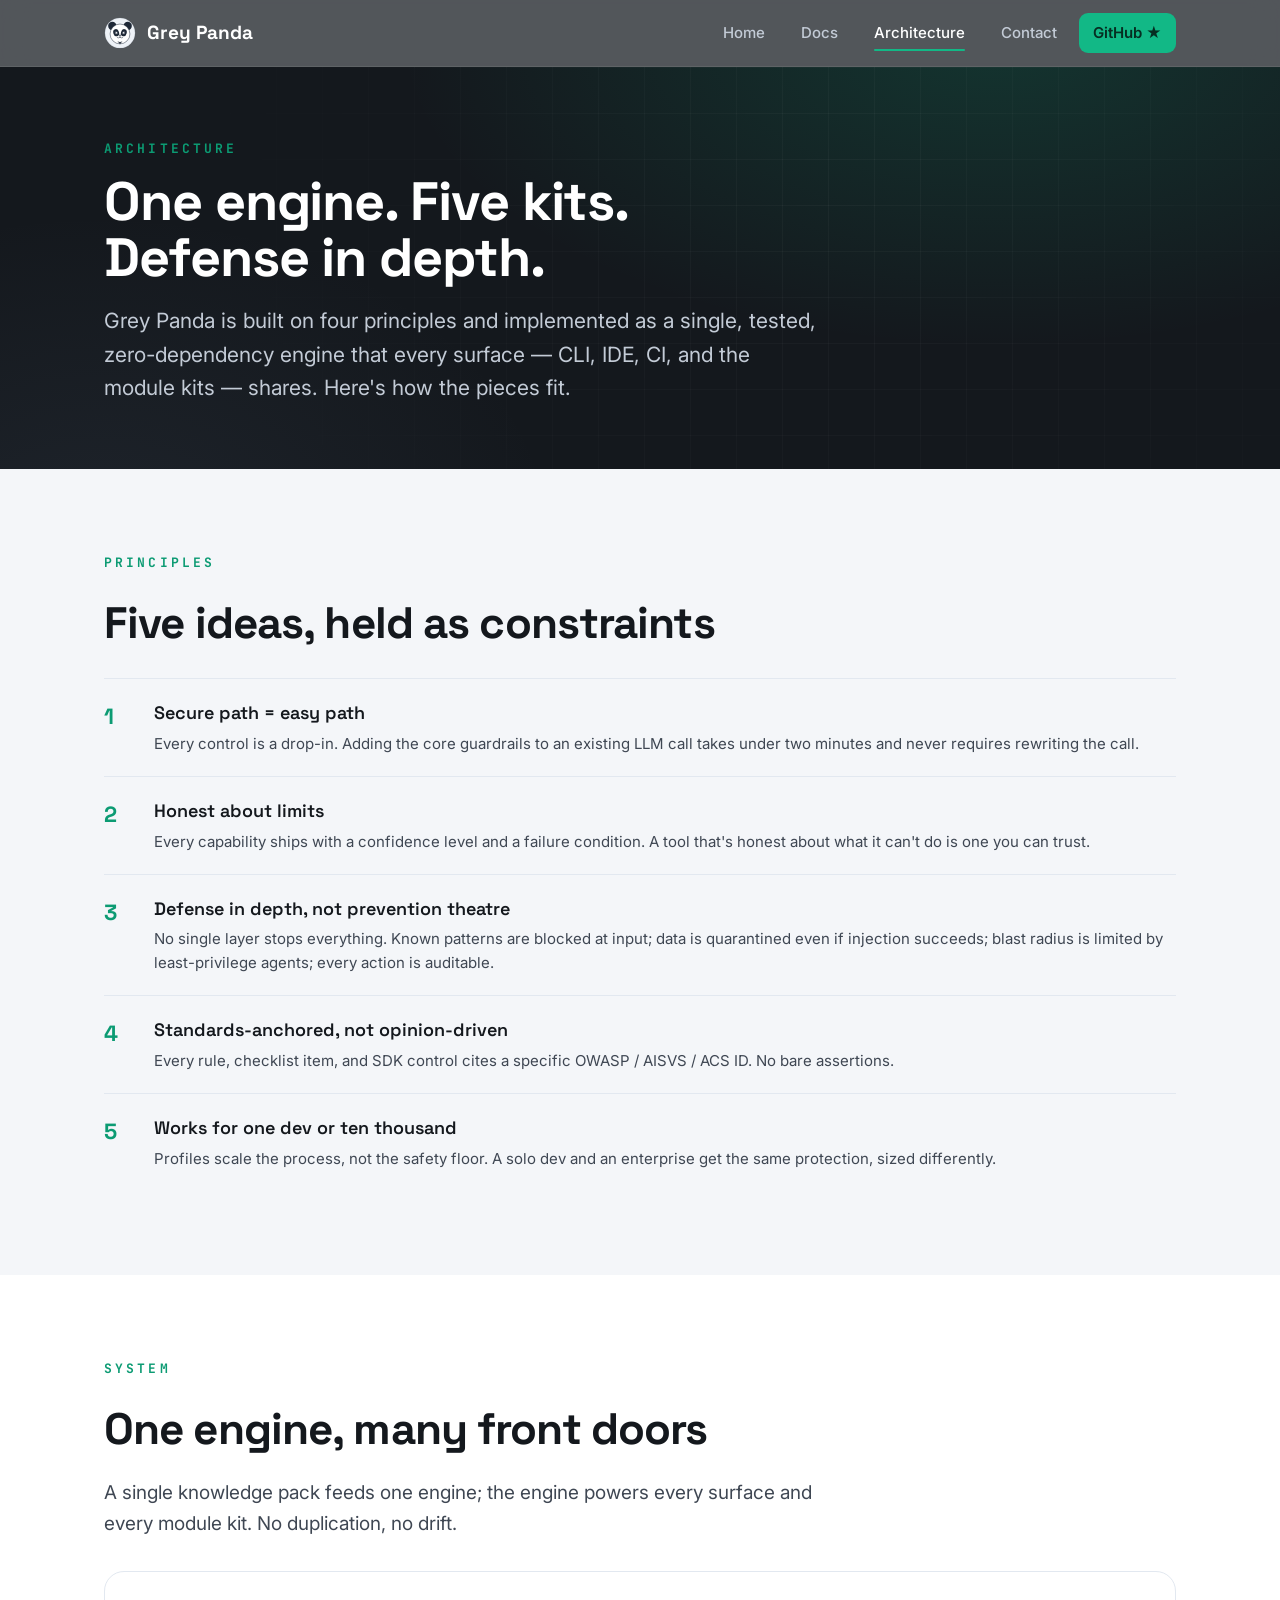
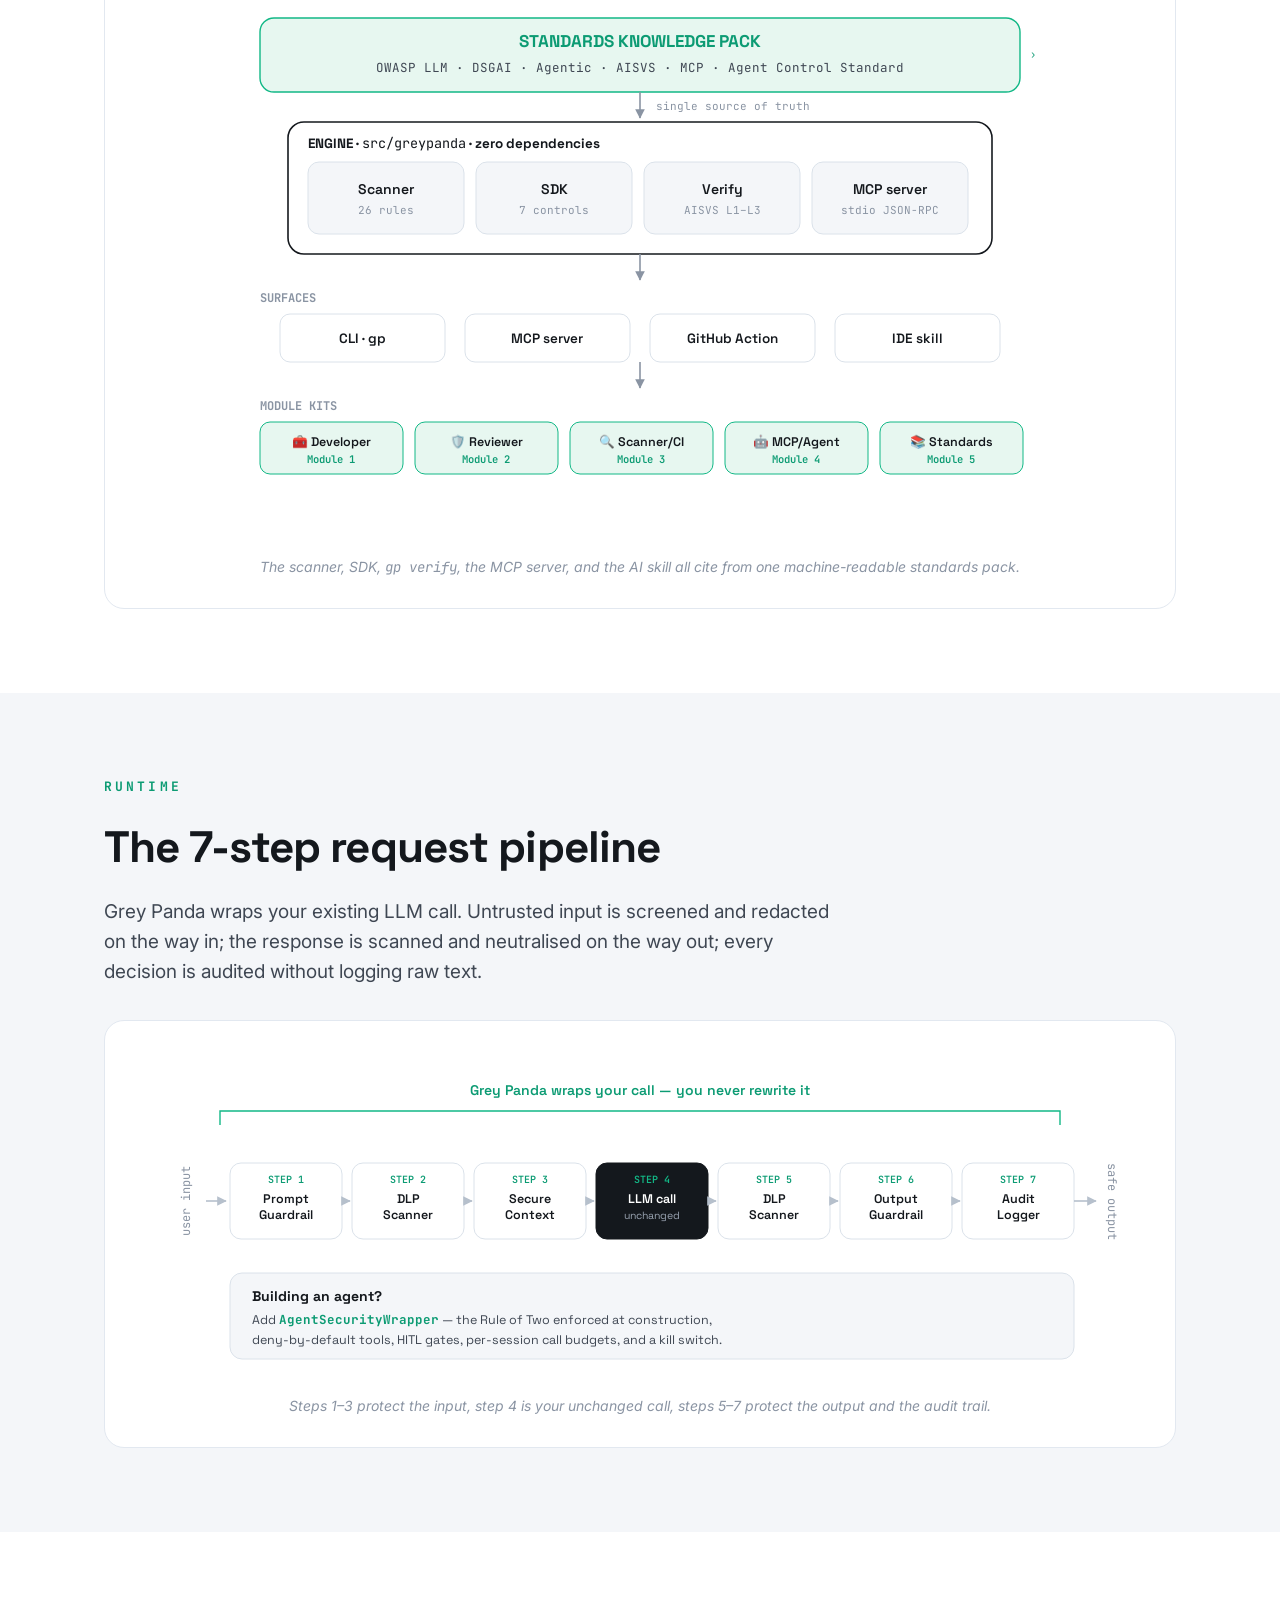
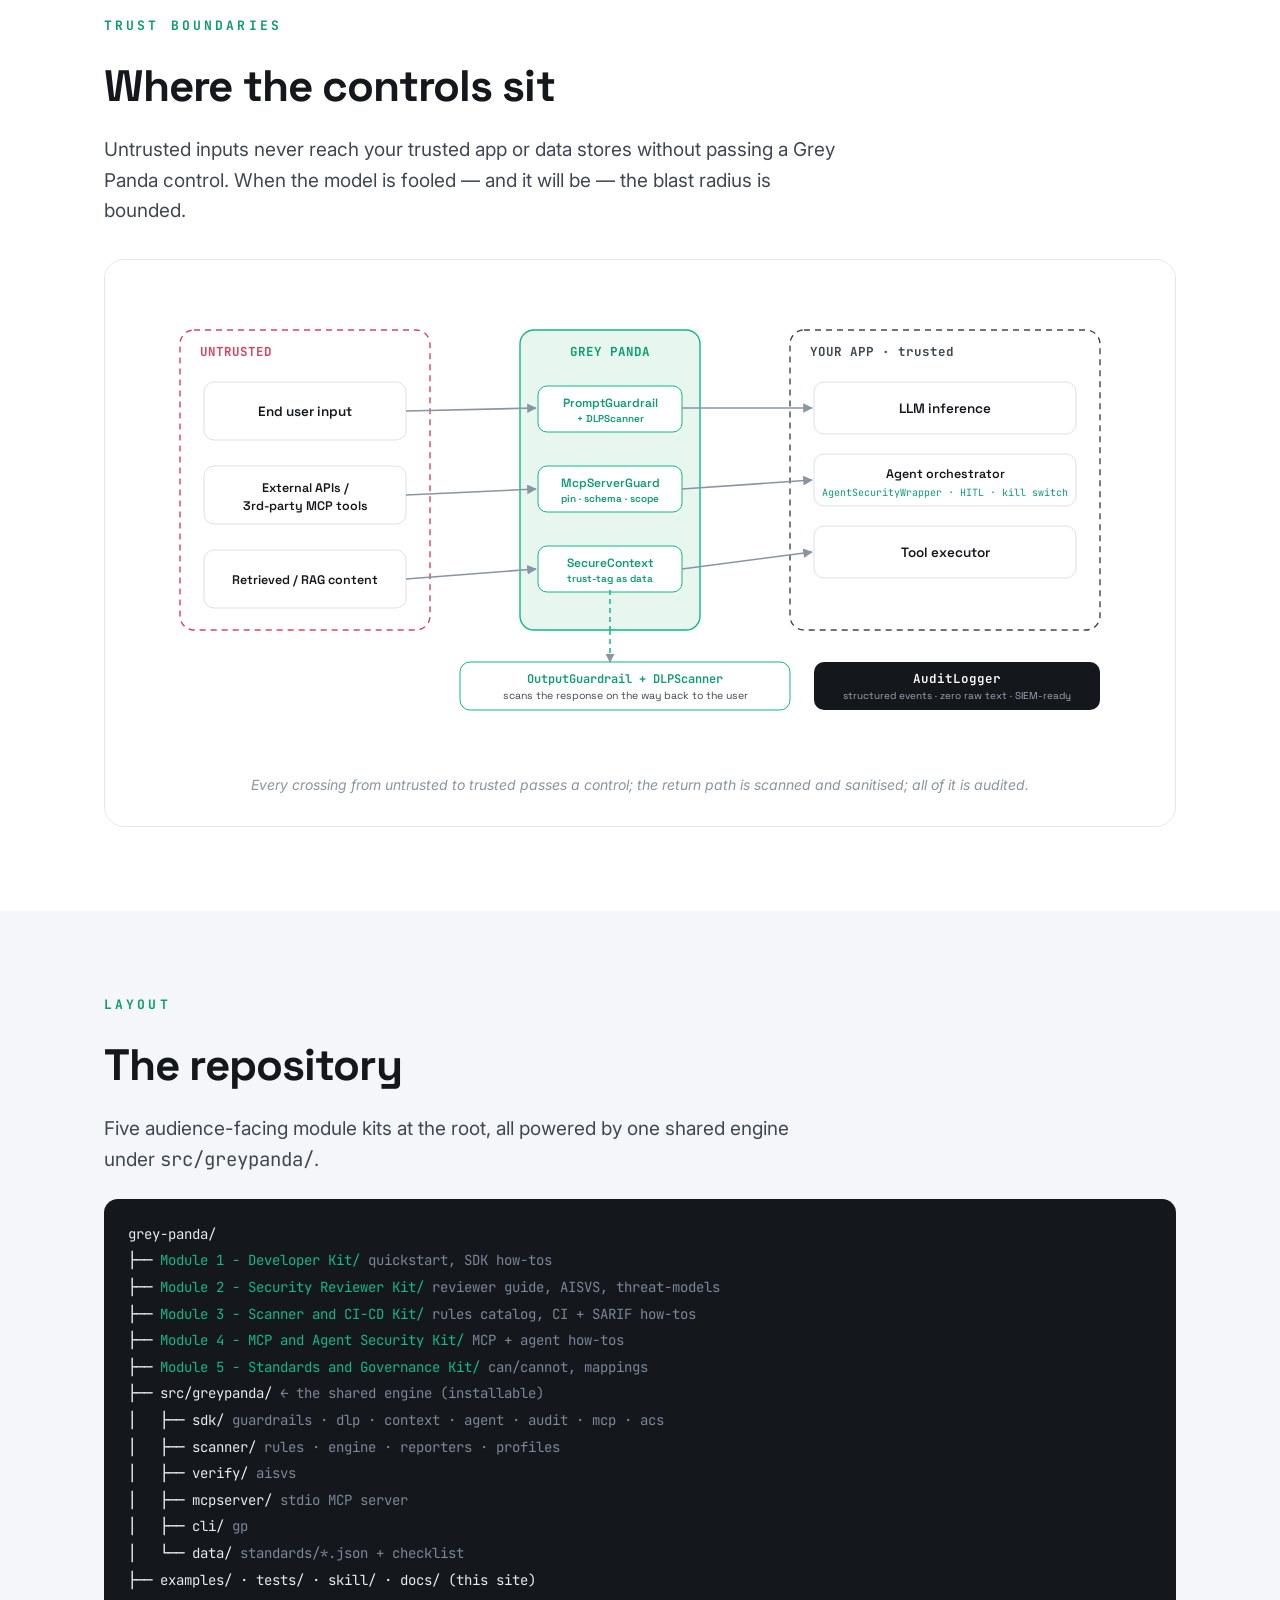
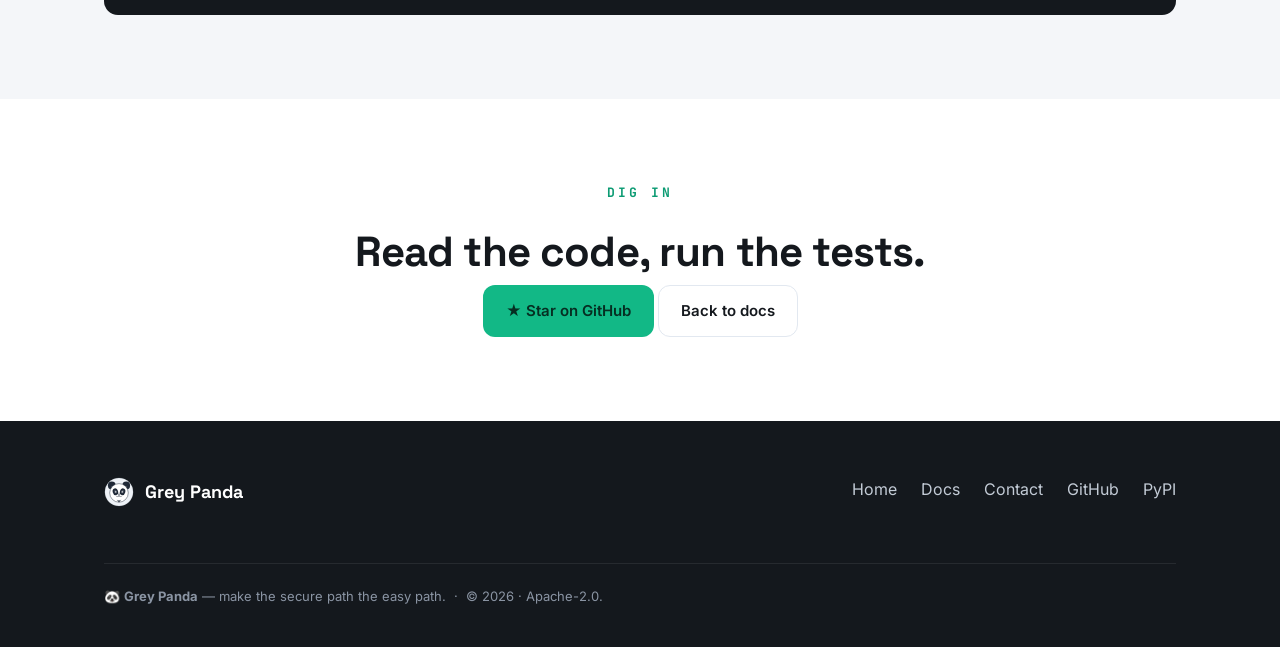
==== docs/architecture.html @ 9f4c57f7 "feat(site): GitHub Pages site — motion, tabs, architecture diagrams - Multi-page landing site (Home " ====
<!doctype html>
<html lang="en">
<head>
<meta charset="utf-8">
<meta name="viewport" content="width=device-width, initial-scale=1">
<title>Architecture — Grey Panda</title>
<meta name="description" content="Grey Panda architecture: one zero-dependency engine, five module kits, a 7-step runtime pipeline, and clear trust boundaries — with diagrams.">
<link rel="icon" href="assets/logo.svg">
<link rel="preconnect" href="https://fonts.gstatic.com" crossorigin>
<link href="https://fonts.googleapis.com/css2?family=Space+Grotesk:wght@400;500;600;700&family=Inter:wght@400;500;600;700&family=JetBrains+Mono:wght@400;500;700&display=swap" rel="stylesheet">
<script>document.documentElement.classList.add("js");</script>
<link rel="stylesheet" href="assets/site.css">
<style>
  svg text{font-family:'Space Grotesk',sans-serif;}
  svg .m{font-family:'JetBrains Mono',monospace;}
</style>
</head>
<body>

<nav><div class="wrap">
  <a class="brand" href="index.html"><img src="assets/logo.svg" alt=""> Grey Panda</a>
  <button class="burger" aria-label="Menu"><span></span><span></span><span></span></button>
  <div class="tabs">
    <a href="index.html">Home</a>
    <a href="docs.html">Docs</a>
    <a href="architecture.html" class="active">Architecture</a>
    <a href="contact.html">Contact</a>
    <a class="gh" href="https://github.com/dibakshya01/grey-panda">GitHub ★</a>
  </div>
</div></nav>

<header class="hero page">
  <div class="grid"></div>
  <div class="wrap">
    <div class="kicker reveal">Architecture</div>
    <h1 class="disp reveal d1">One engine. Five kits.<br>Defense in depth.</h1>
    <p class="lede reveal d2">Grey Panda is built on four principles and implemented as a single, tested, zero-dependency engine that every surface — CLI, IDE, CI, and the module kits — shares. Here's how the pieces fit.</p>
  </div>
</header>

<!-- ============ PRINCIPLES ============ -->
<section>
  <div class="wrap">
    <div class="head reveal">
      <div class="kicker">Principles</div>
      <h2 class="disp">Five ideas, held as constraints</h2>
    </div>
    <div class="reveal d1" style="margin-top:20px;">
      <div class="principle"><div class="num">1</div><div><h4>Secure path = easy path</h4><p>Every control is a drop-in. Adding the core guardrails to an existing LLM call takes under two minutes and never requires rewriting the call.</p></div></div>
      <div class="principle"><div class="num">2</div><div><h4>Honest about limits</h4><p>Every capability ships with a confidence level and a failure condition. A tool that's honest about what it can't do is one you can trust.</p></div></div>
      <div class="principle"><div class="num">3</div><div><h4>Defense in depth, not prevention theatre</h4><p>No single layer stops everything. Known patterns are blocked at input; data is quarantined even if injection succeeds; blast radius is limited by least-privilege agents; every action is auditable.</p></div></div>
      <div class="principle"><div class="num">4</div><div><h4>Standards-anchored, not opinion-driven</h4><p>Every rule, checklist item, and SDK control cites a specific OWASP / AISVS / ACS ID. No bare assertions.</p></div></div>
      <div class="principle"><div class="num">5</div><div><h4>Works for one dev or ten thousand</h4><p>Profiles scale the process, not the safety floor. A solo dev and an enterprise get the same protection, sized differently.</p></div></div>
    </div>
  </div>
</section>

<!-- ============ DIAGRAM A — ONE ENGINE ============ -->
<section class="alt">
  <div class="wrap">
    <div class="head reveal">
      <div class="kicker">System</div>
      <h2 class="disp">One engine, many front doors</h2>
      <p>A single knowledge pack feeds one engine; the engine powers every surface and every module kit. No duplication, no drift.</p>
    </div>
    <div class="diagram reveal d1">
      <svg viewBox="0 0 940 540" width="940" role="img" aria-label="Component architecture: standards pack feeds one engine that powers the surfaces and module kits">
        <defs><marker id="arA" markerWidth="9" markerHeight="9" refX="5.5" refY="3" orient="auto"><path d="M0,0 L6,3 L0,6 Z" fill="#8a94a3"/></marker></defs>
        <!-- standards band -->
        <rect x="90" y="16" width="760" height="74" rx="14" fill="#e7f7f0" stroke="#12b886" stroke-width="1.4"/>
        <text x="470" y="45" text-anchor="middle" font-size="17" font-weight="700" fill="#0c9b73">STANDARDS KNOWLEDGE PACK</text>
        <text x="470" y="70" text-anchor="middle" font-size="12.5" fill="#3f4753" class="m">OWASP LLM · DSGAI · Agentic · AISVS · MCP · Agent Control Standard</text>
        <text x="866" y="56" text-anchor="end" font-size="10.5" class="m" fill="#0c9b73" transform="rotate(0)">›</text>
        <line x1="470" y1="90" x2="470" y2="116" stroke="#8a94a3" stroke-width="1.6" marker-end="url(#arA)"/>
        <text x="486" y="108" font-size="11" fill="#8a94a3" class="m">single source of truth</text>
        <!-- engine -->
        <rect x="118" y="120" width="704" height="132" rx="16" fill="#ffffff" stroke="#14181d" stroke-width="1.6"/>
        <text x="138" y="146" font-size="13.5" font-weight="700" fill="#14181d">ENGINE · <tspan class="m" font-weight="400">src/greypanda</tspan> · zero dependencies</text>
        <g font-size="14" font-weight="600" fill="#14181d">
          <rect x="138" y="160" width="156" height="72" rx="11" fill="#f4f6f9" stroke="#dbe2ea"/><text x="216" y="192" text-anchor="middle">Scanner</text><text x="216" y="212" text-anchor="middle" font-size="11" font-weight="400" fill="#8a94a3" class="m">26 rules</text>
          <rect x="306" y="160" width="156" height="72" rx="11" fill="#f4f6f9" stroke="#dbe2ea"/><text x="384" y="192" text-anchor="middle">SDK</text><text x="384" y="212" text-anchor="middle" font-size="11" font-weight="400" fill="#8a94a3" class="m">7 controls</text>
          <rect x="474" y="160" width="156" height="72" rx="11" fill="#f4f6f9" stroke="#dbe2ea"/><text x="552" y="192" text-anchor="middle">Verify</text><text x="552" y="212" text-anchor="middle" font-size="11" font-weight="400" fill="#8a94a3" class="m">AISVS L1–L3</text>
          <rect x="642" y="160" width="156" height="72" rx="11" fill="#f4f6f9" stroke="#dbe2ea"/><text x="720" y="192" text-anchor="middle">MCP server</text><text x="720" y="212" text-anchor="middle" font-size="11" font-weight="400" fill="#8a94a3" class="m">stdio JSON-RPC</text>
        </g>
        <line x1="470" y1="252" x2="470" y2="278" stroke="#8a94a3" stroke-width="1.6" marker-end="url(#arA)"/>
        <!-- surfaces -->
        <text x="90" y="300" font-size="12" font-weight="700" fill="#8a94a3" class="m">SURFACES</text>
        <g font-size="13.5" font-weight="600" fill="#14181d">
          <rect x="110" y="312" width="165" height="48" rx="10" fill="#fff" stroke="#dbe2ea"/><text x="192" y="341" text-anchor="middle">CLI · gp</text>
          <rect x="295" y="312" width="165" height="48" rx="10" fill="#fff" stroke="#dbe2ea"/><text x="377" y="341" text-anchor="middle">MCP server</text>
          <rect x="480" y="312" width="165" height="48" rx="10" fill="#fff" stroke="#dbe2ea"/><text x="562" y="341" text-anchor="middle">GitHub Action</text>
          <rect x="665" y="312" width="165" height="48" rx="10" fill="#fff" stroke="#dbe2ea"/><text x="747" y="341" text-anchor="middle">IDE skill</text>
        </g>
        <line x1="470" y1="360" x2="470" y2="386" stroke="#8a94a3" stroke-width="1.6" marker-end="url(#arA)"/>
        <!-- kits -->
        <text x="90" y="408" font-size="12" font-weight="700" fill="#8a94a3" class="m">MODULE KITS</text>
        <g font-size="12.5" font-weight="600" fill="#0c9b73">
          <rect x="90" y="420" width="143" height="52" rx="10" fill="#e7f7f0" stroke="#12b886"/><text x="161" y="444" text-anchor="middle" fill="#14181d">🧰 Developer</text><text x="161" y="461" text-anchor="middle" font-size="10.5" class="m">Module 1</text>
          <rect x="245" y="420" width="143" height="52" rx="10" fill="#e7f7f0" stroke="#12b886"/><text x="316" y="444" text-anchor="middle" fill="#14181d">🛡️ Reviewer</text><text x="316" y="461" text-anchor="middle" font-size="10.5" class="m">Module 2</text>
          <rect x="400" y="420" width="143" height="52" rx="10" fill="#e7f7f0" stroke="#12b886"/><text x="471" y="444" text-anchor="middle" fill="#14181d">🔍 Scanner/CI</text><text x="471" y="461" text-anchor="middle" font-size="10.5" class="m">Module 3</text>
          <rect x="555" y="420" width="143" height="52" rx="10" fill="#e7f7f0" stroke="#12b886"/><text x="626" y="444" text-anchor="middle" fill="#14181d">🤖 MCP/Agent</text><text x="626" y="461" text-anchor="middle" font-size="10.5" class="m">Module 4</text>
          <rect x="710" y="420" width="143" height="52" rx="10" fill="#e7f7f0" stroke="#12b886"/><text x="781" y="444" text-anchor="middle" fill="#14181d">📚 Standards</text><text x="781" y="461" text-anchor="middle" font-size="10.5" class="m">Module 5</text>
        </g>
      </svg>
      <div class="dcap">The scanner, SDK, <code>gp verify</code>, the MCP server, and the AI skill all cite from one machine-readable standards pack.</div>
    </div>
  </div>
</section>

<!-- ============ DIAGRAM B — PIPELINE ============ -->
<section>
  <div class="wrap">
    <div class="head reveal">
      <div class="kicker">Runtime</div>
      <h2 class="disp">The 7-step request pipeline</h2>
      <p>Grey Panda wraps your existing LLM call. Untrusted input is screened and redacted on the way in; the response is scanned and neutralised on the way out; every decision is audited without logging raw text.</p>
    </div>
    <div class="diagram reveal d1">
      <svg viewBox="0 0 960 330" width="960" role="img" aria-label="Seven-step runtime pipeline wrapping the LLM call">
        <defs><marker id="arB" markerWidth="9" markerHeight="9" refX="5.5" refY="3" orient="auto"><path d="M0,0 L6,3 L0,6 Z" fill="#b6c0cc"/></marker></defs>
        <!-- bracket -->
        <path d="M60 74 v-14 h840 v14" fill="none" stroke="#12b886" stroke-width="1.4"/>
        <text x="480" y="44" text-anchor="middle" font-size="14" font-weight="600" fill="#0c9b73">Grey Panda wraps your call — you never rewrite it</text>
        <!-- input -->
        <text x="30" y="150" text-anchor="middle" font-size="12" class="m" fill="#8a94a3" transform="rotate(-90 30 150)">user input</text>
        <line x1="46" y1="150" x2="66" y2="150" stroke="#b6c0cc" stroke-width="1.6" marker-end="url(#arB)"/>
        <!-- steps -->
        <g font-size="12.5" font-weight="600" fill="#14181d">
          <rect x="70"  y="112" width="112" height="76" rx="11" fill="#fff" stroke="#dbe2ea"/><text class="m" x="126" y="132" text-anchor="middle" font-size="10" fill="#0c9b73">STEP 1</text><text x="126" y="152" text-anchor="middle">Prompt</text><text x="126" y="168" text-anchor="middle">Guardrail</text>
          <rect x="192" y="112" width="112" height="76" rx="11" fill="#fff" stroke="#dbe2ea"/><text class="m" x="248" y="132" text-anchor="middle" font-size="10" fill="#0c9b73">STEP 2</text><text x="248" y="152" text-anchor="middle">DLP</text><text x="248" y="168" text-anchor="middle">Scanner</text>
          <rect x="314" y="112" width="112" height="76" rx="11" fill="#fff" stroke="#dbe2ea"/><text class="m" x="370" y="132" text-anchor="middle" font-size="10" fill="#0c9b73">STEP 3</text><text x="370" y="152" text-anchor="middle">Secure</text><text x="370" y="168" text-anchor="middle">Context</text>
          <rect x="436" y="112" width="112" height="76" rx="11" fill="#14181d" stroke="#14181d"/><text class="m" x="492" y="132" text-anchor="middle" font-size="10" fill="#12b886">STEP 4</text><text x="492" y="152" text-anchor="middle" fill="#fff">LLM call</text><text x="492" y="168" text-anchor="middle" fill="#9aa4b2" font-size="10.5" font-weight="400">unchanged</text>
          <rect x="558" y="112" width="112" height="76" rx="11" fill="#fff" stroke="#dbe2ea"/><text class="m" x="614" y="132" text-anchor="middle" font-size="10" fill="#0c9b73">STEP 5</text><text x="614" y="152" text-anchor="middle">DLP</text><text x="614" y="168" text-anchor="middle">Scanner</text>
          <rect x="680" y="112" width="112" height="76" rx="11" fill="#fff" stroke="#dbe2ea"/><text class="m" x="736" y="132" text-anchor="middle" font-size="10" fill="#0c9b73">STEP 6</text><text x="736" y="152" text-anchor="middle">Output</text><text x="736" y="168" text-anchor="middle">Guardrail</text>
          <rect x="802" y="112" width="112" height="76" rx="11" fill="#fff" stroke="#dbe2ea"/><text class="m" x="858" y="132" text-anchor="middle" font-size="10" fill="#0c9b73">STEP 7</text><text x="858" y="152" text-anchor="middle">Audit</text><text x="858" y="168" text-anchor="middle">Logger</text>
        </g>
        <g stroke="#b6c0cc" stroke-width="1.6">
          <line x1="182" y1="150" x2="190" y2="150" marker-end="url(#arB)"/>
          <line x1="304" y1="150" x2="312" y2="150" marker-end="url(#arB)"/>
          <line x1="426" y1="150" x2="434" y2="150" marker-end="url(#arB)"/>
          <line x1="548" y1="150" x2="556" y2="150" marker-end="url(#arB)"/>
          <line x1="670" y1="150" x2="678" y2="150" marker-end="url(#arB)"/>
          <line x1="792" y1="150" x2="800" y2="150" marker-end="url(#arB)"/>
        </g>
        <line x1="914" y1="150" x2="936" y2="150" stroke="#b6c0cc" stroke-width="1.6" marker-end="url(#arB)"/>
        <text x="948" y="150" text-anchor="middle" font-size="12" class="m" fill="#8a94a3" transform="rotate(90 948 150)">safe output</text>
        <!-- agent note -->
        <rect x="70" y="222" width="844" height="86" rx="12" fill="#f4f6f9" stroke="#dbe2ea"/>
        <text x="92" y="250" font-size="14" font-weight="700" fill="#14181d">Building an agent?</text>
        <text x="92" y="273" font-size="12.5" fill="#3f4753">Add <tspan class="m" fill="#0c9b73" font-weight="700">AgentSecurityWrapper</tspan> — the Rule of Two enforced at construction,</text>
        <text x="92" y="293" font-size="12.5" fill="#3f4753">deny-by-default tools, HITL gates, per-session call budgets, and a kill switch.</text>
      </svg>
      <div class="dcap">Steps 1–3 protect the input, step 4 is your unchanged call, steps 5–7 protect the output and the audit trail.</div>
    </div>
  </div>
</section>

<!-- ============ DIAGRAM C — TRUST BOUNDARIES ============ -->
<section class="alt">
  <div class="wrap">
    <div class="head reveal">
      <div class="kicker">Trust boundaries</div>
      <h2 class="disp">Where the controls sit</h2>
      <p>Untrusted inputs never reach your trusted app or data stores without passing a Grey Panda control. When the model is fooled — and it will be — the blast radius is bounded.</p>
    </div>
    <div class="diagram reveal d1">
      <svg viewBox="0 0 960 470" width="960" role="img" aria-label="Trust boundary diagram showing Grey Panda controls between untrusted inputs and the trusted application">
        <defs><marker id="arC" markerWidth="9" markerHeight="9" refX="5.5" refY="3" orient="auto"><path d="M0,0 L6,3 L0,6 Z" fill="#8a94a3"/></marker></defs>
        <!-- zones -->
        <rect x="20" y="40" width="250" height="300" rx="14" fill="none" stroke="#d64562" stroke-width="1.4" stroke-dasharray="6 5"/>
        <text x="40" y="66" font-size="12.5" font-weight="700" class="m" fill="#d64562">UNTRUSTED</text>
        <rect x="360" y="40" width="180" height="300" rx="14" fill="#e7f7f0" stroke="#12b886" stroke-width="1.4"/>
        <text x="450" y="66" text-anchor="middle" font-size="12.5" font-weight="700" class="m" fill="#0c9b73">GREY PANDA</text>
        <rect x="630" y="40" width="310" height="300" rx="14" fill="none" stroke="#3f4753" stroke-width="1.4" stroke-dasharray="6 5"/>
        <text x="650" y="66" font-size="12.5" font-weight="700" class="m" fill="#3f4753">YOUR APP · trusted</text>
        <!-- untrusted actors -->
        <g font-size="13.5" font-weight="600" fill="#14181d">
          <rect x="44" y="92" width="202" height="58" rx="10" fill="#fff" stroke="#dbe2ea"/><text x="145" y="126" text-anchor="middle">End user input</text>
          <rect x="44" y="176" width="202" height="58" rx="10" fill="#fff" stroke="#dbe2ea"/><text x="145" y="202" text-anchor="middle" font-size="12.5">External APIs /</text><text x="145" y="220" text-anchor="middle" font-size="12.5">3rd-party MCP tools</text>
          <rect x="44" y="260" width="202" height="58" rx="10" fill="#fff" stroke="#dbe2ea"/><text x="145" y="294" text-anchor="middle" font-size="12.5">Retrieved / RAG content</text>
        </g>
        <!-- grey panda controls -->
        <g font-size="12" font-weight="600" fill="#0c9b73" class="m">
          <rect x="378" y="96" width="144" height="46" rx="9" fill="#fff" stroke="#12b886"/><text x="450" y="117" text-anchor="middle">PromptGuardrail</text><text x="450" y="132" text-anchor="middle" font-size="10">+ DLPScanner</text>
          <rect x="378" y="176" width="144" height="46" rx="9" fill="#fff" stroke="#12b886"/><text x="450" y="197" text-anchor="middle">McpServerGuard</text><text x="450" y="212" text-anchor="middle" font-size="10">pin · schema · scope</text>
          <rect x="378" y="256" width="144" height="46" rx="9" fill="#fff" stroke="#12b886"/><text x="450" y="277" text-anchor="middle">SecureContext</text><text x="450" y="292" text-anchor="middle" font-size="10">trust-tag as data</text>
        </g>
        <!-- trusted app -->
        <g font-size="13.5" font-weight="600" fill="#14181d">
          <rect x="654" y="92" width="262" height="52" rx="10" fill="#fff" stroke="#dbe2ea"/><text x="785" y="123" text-anchor="middle">LLM inference</text>
          <rect x="654" y="164" width="262" height="52" rx="10" fill="#fff" stroke="#dbe2ea"/><text x="785" y="188" text-anchor="middle" font-size="12.5">Agent orchestrator</text><text x="785" y="206" text-anchor="middle" font-size="10" class="m" font-weight="400" fill="#0c9b73">AgentSecurityWrapper · HITL · kill switch</text>
          <rect x="654" y="236" width="262" height="52" rx="10" fill="#fff" stroke="#dbe2ea"/><text x="785" y="267" text-anchor="middle">Tool executor</text>
        </g>
        <!-- inbound flows: untrusted -> control -> trusted -->
        <g stroke="#8a94a3" stroke-width="1.6" fill="none">
          <line x1="246" y1="121" x2="376" y2="118" marker-end="url(#arC)"/>
          <line x1="246" y1="205" x2="376" y2="199" marker-end="url(#arC)"/>
          <line x1="246" y1="289" x2="376" y2="279" marker-end="url(#arC)"/>
          <line x1="522" y1="118" x2="652" y2="118" marker-end="url(#arC)"/>
          <line x1="522" y1="199" x2="652" y2="190" marker-end="url(#arC)"/>
          <line x1="522" y1="279" x2="652" y2="262" marker-end="url(#arC)"/>
        </g>
        <!-- return path: output re-enters Grey Panda before reaching the user -->
        <rect x="300" y="372" width="330" height="48" rx="10" fill="#fff" stroke="#12b886"/>
        <text x="465" y="393" text-anchor="middle" font-size="12" font-weight="600" fill="#0c9b73" class="m">OutputGuardrail + DLPScanner</text>
        <text x="465" y="409" text-anchor="middle" font-size="10.5" fill="#3f4753">scans the response on the way back to the user</text>
        <path d="M450 300 v40 M450 340 h0 M450 340 v32" fill="none" stroke="#12b886" stroke-width="1.5" stroke-dasharray="5 4" marker-end="url(#arC)"/>
        <!-- audit -->
        <rect x="654" y="372" width="286" height="48" rx="10" fill="#14181d"/>
        <text x="797" y="393" text-anchor="middle" font-size="12.5" font-weight="600" fill="#fff" class="m">AuditLogger</text>
        <text x="797" y="409" text-anchor="middle" font-size="10" fill="#9aa4b2">structured events · zero raw text · SIEM-ready</text>
      </svg>
      <div class="dcap">Every crossing from untrusted to trusted passes a control; the return path is scanned and sanitised; all of it is audited.</div>
    </div>
  </div>
</section>

<!-- ============ REPO LAYOUT ============ -->
<section>
  <div class="wrap">
    <div class="head reveal">
      <div class="kicker">Layout</div>
      <h2 class="disp">The repository</h2>
      <p>Five audience-facing module kits at the root, all powered by one shared engine under <code>src/greypanda/</code>.</p>
    </div>
    <div class="codeblock reveal d1">
grey-panda/<br>
├── <span class="g">Module 1 - Developer Kit/</span>            <span class="c">quickstart, SDK how-tos</span><br>
├── <span class="g">Module 2 - Security Reviewer Kit/</span>    <span class="c">reviewer guide, AISVS, threat-models</span><br>
├── <span class="g">Module 3 - Scanner and CI-CD Kit/</span>    <span class="c">rules catalog, CI + SARIF how-tos</span><br>
├── <span class="g">Module 4 - MCP and Agent Security Kit/</span> <span class="c">MCP + agent how-tos</span><br>
├── <span class="g">Module 5 - Standards and Governance Kit/</span> <span class="c">can/cannot, mappings</span><br>
├── src/greypanda/          <span class="c">← the shared engine (installable)</span><br>
│&nbsp;&nbsp; ├── sdk/         <span class="c">guardrails · dlp · context · agent · audit · mcp · acs</span><br>
│&nbsp;&nbsp; ├── scanner/     <span class="c">rules · engine · reporters · profiles</span><br>
│&nbsp;&nbsp; ├── verify/      <span class="c">aisvs</span><br>
│&nbsp;&nbsp; ├── mcpserver/   <span class="c">stdio MCP server</span><br>
│&nbsp;&nbsp; ├── cli/         <span class="c">gp</span><br>
│&nbsp;&nbsp; └── data/        <span class="c">standards/*.json + checklist</span><br>
├── examples/ · tests/ · skill/ · docs/ (this site)
    </div>
  </div>
</section>

<section class="alt cta-final">
  <div class="wrap">
    <div class="kicker reveal" style="text-align:center;">Dig in</div>
    <h2 class="disp reveal d1" style="font-size:clamp(28px,4vw,42px);margin-top:14px;">Read the code, run the tests.</h2>
    <div class="cta reveal d2">
      <a class="btn btn-primary" href="https://github.com/dibakshya01/grey-panda">★ Star on GitHub</a>
      <a class="btn btn-line" href="docs.html">Back to docs</a>
    </div>
  </div>
</section>

<footer>
  <div class="wrap">
    <a class="brand" href="index.html"><img src="assets/logo.svg" alt=""> Grey Panda</a>
    <div class="fl">
      <a href="index.html">Home</a>
      <a href="docs.html">Docs</a>
      <a href="contact.html">Contact</a>
      <a href="https://github.com/dibakshya01/grey-panda">GitHub</a>
      <a href="https://pypi.org/project/grey-panda/">PyPI</a>
    </div>
    <div class="fine">🐼 <b>Grey Panda</b> — make the secure path the easy path. &nbsp;·&nbsp; © <span data-year>2026</span> · Apache-2.0.</div>
  </div>
</footer>

<script src="assets/site.js"></script>
</body>
</html>
---- docs/assets/site.css ----
/* Grey Panda — shared design system (site.css) */
:root{
  --ink:#14181d;--ink2:#1b212a;--paper:#f4f6f9;--card:#fff;--line:#e2e8f0;
  --slate:#3f4753;--grey:#6b7280;--muted:#8a94a3;--jade:#12b886;--jade-d:#0c9b73;
  --ease:cubic-bezier(.22,1,.36,1);
}
*{margin:0;padding:0;box-sizing:border-box;-webkit-font-smoothing:antialiased;}
html{scroll-behavior:smooth;}
html,body{overflow-x:hidden;max-width:100%;}
body{font-family:'Inter',system-ui,sans-serif;color:var(--ink);background:var(--paper);line-height:1.6;}
a{color:inherit;text-decoration:none;}
img{max-width:100%;}
.disp{font-family:'Space Grotesk',sans-serif;letter-spacing:-.02em;}
.mono{font-family:'JetBrains Mono',monospace;}
.wrap{max-width:1120px;margin:0 auto;padding:0 24px;}
.kicker{font-family:'JetBrains Mono',monospace;font-size:13px;letter-spacing:.24em;text-transform:uppercase;color:var(--jade-d);font-weight:700;}
code{font-family:'JetBrains Mono',monospace;}

.btn{display:inline-flex;align-items:center;gap:9px;font-weight:600;font-size:15px;padding:13px 22px;border-radius:12px;transition:transform .18s var(--ease),background .18s,color .18s,box-shadow .18s;border:1px solid transparent;cursor:pointer;}
.btn:hover{transform:translateY(-2px);}
.btn-primary{background:var(--jade);color:#062e22;}
.btn-primary:hover{background:var(--jade-d);color:#fff;box-shadow:0 12px 26px rgba(18,184,134,.32);}
.btn-ghost{background:rgba(255,255,255,.06);color:#fff;border-color:rgba(255,255,255,.16);}
.btn-ghost:hover{background:rgba(255,255,255,.12);}
.btn-dark{background:var(--ink);color:#fff;}
.btn-dark:hover{background:#000;}
.btn-line{border-color:var(--line);}
.btn-line:hover{border-color:var(--jade);}

/* ---------- nav (tabs) ---------- */
nav{position:sticky;top:0;z-index:60;background:rgba(20,24,29,.72);backdrop-filter:saturate(160%) blur(14px);border-bottom:1px solid rgba(255,255,255,.08);transition:background .3s,height .3s;}
nav .wrap{display:flex;align-items:center;justify-content:space-between;height:66px;transition:height .3s;}
nav.shrink .wrap{height:56px;}
nav .brand{display:flex;align-items:center;gap:11px;color:#fff;font-family:'Space Grotesk';font-weight:700;font-size:19px;}
nav .brand img{width:32px;height:32px;border-radius:50%;transition:transform .4s var(--ease);}
nav .brand:hover img{transform:rotate(-8deg) scale(1.06);}
nav .tabs{display:flex;align-items:center;gap:8px;}
nav .tabs a{color:#c3cbd6;font-size:15px;font-weight:500;padding:8px 14px;border-radius:9px;position:relative;transition:color .18s,background .18s;}
nav .tabs a:hover{color:#fff;background:rgba(255,255,255,.06);}
nav .tabs a.active{color:#fff;}
nav .tabs a.active::after{content:"";position:absolute;left:14px;right:14px;bottom:2px;height:2px;border-radius:2px;background:var(--jade);}
nav .tabs a.gh{color:#062e22;background:var(--jade);font-weight:600;}
nav .tabs a.gh:hover{background:#fff;color:var(--ink);}
nav .burger{display:none;flex-direction:column;gap:5px;background:none;border:0;cursor:pointer;padding:8px;}
nav .burger span{width:22px;height:2px;background:#fff;border-radius:2px;transition:.25s;}
@media(max-width:820px){
  nav .tabs{position:absolute;top:66px;left:0;right:0;flex-direction:column;align-items:stretch;gap:4px;background:var(--ink);padding:14px 20px 20px;border-bottom:1px solid rgba(255,255,255,.08);transform:translateY(-12px);opacity:0;pointer-events:none;transition:.25s var(--ease);}
  nav .tabs.open{transform:none;opacity:1;pointer-events:auto;}
  nav .tabs a{padding:12px 14px;font-size:16px;}
  nav .tabs a.active::after{display:none;}
  nav .tabs a.gh{text-align:center;margin-top:6px;}
  nav .burger{display:flex;}
}

/* ---------- hero ---------- */
.hero{background:radial-gradient(1000px 520px at 78% -8%,rgba(18,184,134,.18),transparent 60%),radial-gradient(760px 560px at 8% 120%,rgba(120,140,170,.10),transparent 60%),var(--ink);color:#fff;position:relative;overflow:hidden;}
.hero .grid{position:absolute;inset:0;background-image:linear-gradient(rgba(255,255,255,.035) 1px,transparent 1px),linear-gradient(90deg,rgba(255,255,255,.035) 1px,transparent 1px);background-size:46px 46px;mask-image:radial-gradient(circle at 65% 30%,#000,transparent 78%);will-change:transform;}
.hero .wrap{position:relative;padding:92px 24px 78px;text-align:center;}
.hero.page{padding:0;}
.hero.page .wrap{padding:72px 24px 64px;text-align:left;}
.hero h1{font-size:clamp(38px,6vw,68px);font-weight:700;line-height:1.04;max-width:920px;margin:22px auto 0;}
.hero.page h1{margin:14px 0 0;font-size:clamp(34px,5vw,54px);}
.hero h1 .g{color:#aeb6c2;}
.hero .lede{font-size:clamp(17px,2.3vw,21px);color:#c3cbd6;max-width:660px;margin:20px auto 0;}
.hero.page .lede{margin:18px 0 0;max-width:720px;}
.hero .cta{display:flex;gap:14px;justify-content:center;flex-wrap:wrap;margin-top:34px;}
.hero.page .cta{justify-content:flex-start;}
.install{display:inline-flex;align-items:center;justify-content:center;gap:14px;margin-top:26px;background:#0e1116;border:1px solid #242c36;border-radius:12px;padding:13px 16px;font-family:'JetBrains Mono';font-size:15px;color:#e6ebf1;flex-wrap:wrap;max-width:100%;}
.install .p{color:#12b886;}
.install button{background:#1b212a;border:1px solid #2a3340;color:#9aa4b2;border-radius:7px;padding:5px 10px;font-size:12px;cursor:pointer;font-family:inherit;transition:.18s;}
.install button:hover{color:#fff;border-color:var(--jade);}
.badges{display:flex;gap:10px;justify-content:center;flex-wrap:wrap;margin-top:30px;}
.badge{font-family:'JetBrains Mono';font-size:12px;font-weight:600;color:#c3cbd6;background:rgba(255,255,255,.05);border:1px solid rgba(255,255,255,.12);padding:6px 12px;border-radius:999px;}
.badge b{color:var(--jade);}
.demo{margin:44px auto 0;max-width:860px;}
.demo img{width:100%;border-radius:14px;border:1px solid rgba(255,255,255,.1);box-shadow:0 40px 90px rgba(0,0,0,.5);display:block;}

/* ---------- sections ---------- */
section{padding:84px 0;}
section.tight{padding:60px 0;}
section.alt{background:var(--card);}
.head{max-width:740px;}
.head.center{margin:0 auto;text-align:center;}
.head h2{font-size:clamp(28px,4vw,44px);font-weight:700;margin-top:14px;}
.head p{font-size:19px;color:var(--slate);margin-top:14px;}
.grid3{display:grid;grid-template-columns:repeat(3,1fr);gap:20px;margin-top:44px;}
.grid2{display:grid;grid-template-columns:repeat(2,1fr);gap:20px;margin-top:44px;}
@media(max-width:860px){.grid3{grid-template-columns:1fr;}.grid2{grid-template-columns:1fr;}}
.card{background:var(--card);border:1px solid var(--line);border-radius:18px;padding:26px;}
section.alt .card{background:var(--paper);}
.card .ic{font-size:26px;}
.card h3{font-family:'Space Grotesk';font-size:20px;font-weight:600;margin:12px 0 8px;}
.card p{color:var(--slate);font-size:15px;}
.card .id{font-family:'JetBrains Mono';font-size:12px;font-weight:700;color:var(--jade-d);letter-spacing:.04em;}
.mod{position:relative;display:block;transition:transform .22s var(--ease),box-shadow .22s,border-color .22s;}
.mod:hover{transform:translateY(-4px);border-color:#c9d3df;box-shadow:0 20px 44px rgba(20,24,29,.10);}
.mod .n{font-family:'JetBrains Mono';font-size:12px;color:var(--muted);font-weight:700;}
.mod .arrow{position:absolute;top:24px;right:24px;color:var(--muted);font-family:'Space Grotesk';transition:transform .22s var(--ease),color .22s;}
.mod:hover .arrow{transform:translateX(4px);color:var(--jade-d);}

/* pipeline */
.pipe{display:flex;gap:8px;margin-top:44px;flex-wrap:wrap;align-items:stretch;}
.step{flex:1;min-width:116px;background:var(--card);border:1px solid var(--line);border-radius:12px;padding:16px 12px;text-align:center;transition:transform .2s var(--ease);}
.step:hover{transform:translateY(-3px);}
section.alt .step{background:var(--paper);}
.step.llm{background:var(--ink);border-color:#242c36;}
.step .s{font-family:'JetBrains Mono';font-size:11px;font-weight:700;color:var(--jade-d);}
.step .nm{font-family:'Space Grotesk';font-weight:600;font-size:14px;margin:6px 0 4px;}
.step.llm .nm{color:#fff;}.step.llm .d{color:#9aa4b2;}.step.llm .s{color:var(--jade);}
.step .d{font-size:12px;color:var(--muted);}

/* metrics */
.metrics{display:grid;grid-template-columns:repeat(4,1fr);gap:18px;margin-top:44px;}
@media(max-width:720px){.metrics{grid-template-columns:repeat(2,1fr);}}
.metric{background:var(--card);border:1px solid var(--line);border-radius:16px;padding:28px 20px;text-align:center;}
section.alt .metric{background:var(--paper);}
.metric .v{font-family:'Space Grotesk';font-weight:700;font-size:46px;line-height:1;}
.metric .l{color:var(--slate);font-size:14px;margin-top:8px;}
.beat{display:flex;align-items:center;gap:16px;justify-content:center;flex-wrap:wrap;margin-top:34px;}
.chip{font-family:'Space Grotesk';font-weight:700;font-size:26px;padding:12px 22px;border-radius:12px;}

/* standards */
.std{display:grid;grid-template-columns:repeat(3,1fr);gap:16px;margin-top:44px;}
@media(max-width:860px){.std{grid-template-columns:1fr 1fr;}}
.st{background:var(--card);border:1px solid var(--line);border-radius:14px;padding:22px;}
section.alt .st{background:var(--paper);}
.st .c{font-family:'Space Grotesk';font-weight:700;font-size:30px;color:var(--jade-d);}
.st .t{font-weight:600;margin-top:4px;}
.st .i{font-family:'JetBrains Mono';font-size:12px;color:var(--muted);margin-top:6px;}

/* audiences */
.aud{display:grid;grid-template-columns:repeat(3,1fr);gap:20px;margin-top:44px;}
@media(max-width:860px){.aud{grid-template-columns:1fr;}}
.col{background:var(--card);border:1px solid var(--line);border-radius:18px;padding:28px;}
section.alt .col{background:var(--paper);}
.col.feature{background:var(--ink);border-color:#242c36;color:#fff;}
.col .p{font-family:'JetBrains Mono';font-size:12px;letter-spacing:.14em;text-transform:uppercase;color:var(--jade-d);font-weight:700;}
.col h3{font-family:'Space Grotesk';font-size:24px;margin:8px 0 3px;}
.col .who{font-size:14px;color:var(--slate);margin-bottom:16px;}
.col.feature .who{color:#9aa4b2;}
.col ul{list-style:none;}
.col li{font-size:15px;padding:7px 0;border-top:1px solid var(--line);}
.col.feature li{border-color:#242c36;}
.col li b{color:var(--jade-d);}.col.feature li b{color:var(--jade);}

/* honest banner */
.honest{background:var(--ink);color:#fff;border-radius:20px;padding:42px;}
.honest h3{font-family:'Space Grotesk';font-size:24px;font-weight:600;}
.honest p{color:#c3cbd6;margin-top:12px;max-width:760px;}
.honest a{color:var(--jade);font-weight:600;}

/* ---------- docs page ---------- */
.doc-grid{display:grid;grid-template-columns:repeat(2,1fr);gap:20px;margin-top:40px;}
@media(max-width:860px){.doc-grid{grid-template-columns:1fr;}}
.doc-card{background:var(--card);border:1px solid var(--line);border-radius:18px;padding:28px;transition:transform .22s var(--ease),box-shadow .22s,border-color .22s;display:block;}
.doc-card:hover{transform:translateY(-4px);box-shadow:0 20px 44px rgba(20,24,29,.10);border-color:#c9d3df;}
.doc-card .k{font-family:'JetBrains Mono';font-size:12px;color:var(--jade-d);font-weight:700;letter-spacing:.06em;}
.doc-card h3{font-family:'Space Grotesk';font-size:21px;font-weight:600;margin:10px 0 8px;}
.doc-card p{color:var(--slate);font-size:15px;}
.doc-card ul{margin-top:12px;list-style:none;}
.doc-card li{font-size:14px;padding:5px 0;color:var(--slate);}
.doc-card li a{color:var(--ink);font-weight:500;border-bottom:1px solid var(--line);}
.doc-card li a:hover{border-color:var(--jade);color:var(--jade-d);}
.cmd-table{width:100%;border-collapse:collapse;margin-top:36px;background:var(--card);border:1px solid var(--line);border-radius:14px;overflow:hidden;}
.cmd-table td{padding:14px 18px;border-top:1px solid var(--line);font-size:15px;vertical-align:top;}
.cmd-table tr:first-child td{border-top:0;}
.cmd-table td:first-child{font-family:'JetBrains Mono';color:var(--jade-d);white-space:nowrap;width:1%;font-weight:500;}
.codeblock{background:var(--ink);color:#e6ebf1;border-radius:14px;padding:22px 24px;font-family:'JetBrains Mono';font-size:14px;line-height:1.9;margin-top:24px;overflow-x:auto;}
.codeblock .c{color:#7b8698;}.codeblock .g{color:#12b886;}.codeblock .k{color:#8fb8ff;}

/* ---------- architecture ---------- */
.diagram{background:var(--card);border:1px solid var(--line);border-radius:20px;padding:30px;margin-top:32px;overflow-x:auto;}
.diagram svg{display:block;margin:0 auto;max-width:100%;height:auto;}
.dcap{font-size:14px;color:var(--muted);margin-top:14px;text-align:center;font-style:italic;}
.principle{display:flex;gap:16px;align-items:flex-start;padding:20px 0;border-top:1px solid var(--line);}
.principle .num{font-family:'Space Grotesk';font-weight:700;font-size:22px;color:var(--jade-d);min-width:34px;}
.principle h4{font-family:'Space Grotesk';font-size:18px;font-weight:600;}
.principle p{color:var(--slate);font-size:15px;margin-top:4px;}

/* ---------- contact ---------- */
.contact-grid{display:grid;grid-template-columns:repeat(2,1fr);gap:20px;margin-top:40px;}
@media(max-width:760px){.contact-grid{grid-template-columns:1fr;}}
.contact-card{background:var(--card);border:1px solid var(--line);border-radius:18px;padding:30px;transition:transform .22s var(--ease),box-shadow .22s,border-color .22s;display:block;}
.contact-card:hover{transform:translateY(-4px);box-shadow:0 20px 44px rgba(20,24,29,.10);border-color:#c9d3df;}
.contact-card .ic{font-size:28px;}
.contact-card h3{font-family:'Space Grotesk';font-size:20px;font-weight:600;margin:12px 0 6px;}
.contact-card p{color:var(--slate);font-size:15px;}
.contact-card .link{display:inline-block;margin-top:12px;color:var(--jade-d);font-weight:600;font-size:15px;}
.contact-card:hover .link{text-decoration:underline;}

/* ---------- footer ---------- */
footer{background:var(--ink);color:#c3cbd6;padding:56px 0 40px;}
footer .wrap{display:flex;justify-content:space-between;gap:30px;flex-wrap:wrap;}
footer .brand{display:flex;align-items:center;gap:11px;color:#fff;font-family:'Space Grotesk';font-weight:700;font-size:18px;}
footer .brand img{width:30px;height:30px;border-radius:50%;}
footer .fl{display:flex;gap:24px;flex-wrap:wrap;}
footer a{transition:color .18s;}footer a:hover{color:#fff;}
footer .fine{color:var(--muted);font-size:13px;margin-top:26px;width:100%;border-top:1px solid rgba(255,255,255,.08);padding-top:22px;}
.cta-final{text-align:center;}
.cta-final .cta{justify-content:center;}

/* ---------- motion (progressive enhancement: hidden only when JS is present) ---------- */
html.js .reveal{opacity:0;transform:translateY(26px);transition:opacity .7s var(--ease),transform .7s var(--ease);}
html.js .reveal.in{opacity:1;transform:none;}
.reveal.d1{transition-delay:.06s;}.reveal.d2{transition-delay:.12s;}.reveal.d3{transition-delay:.18s;}
.reveal.d4{transition-delay:.24s;}.reveal.d5{transition-delay:.30s;}
.hero .reveal{transition-duration:.9s;}
@media(prefers-reduced-motion:reduce){
  *{animation:none!important;}
  .reveal{opacity:1!important;transform:none!important;transition:none!important;}
  html{scroll-behavior:auto;}
  .btn:hover,.mod:hover,.step:hover,.doc-card:hover,.contact-card:hover{transform:none;}
}
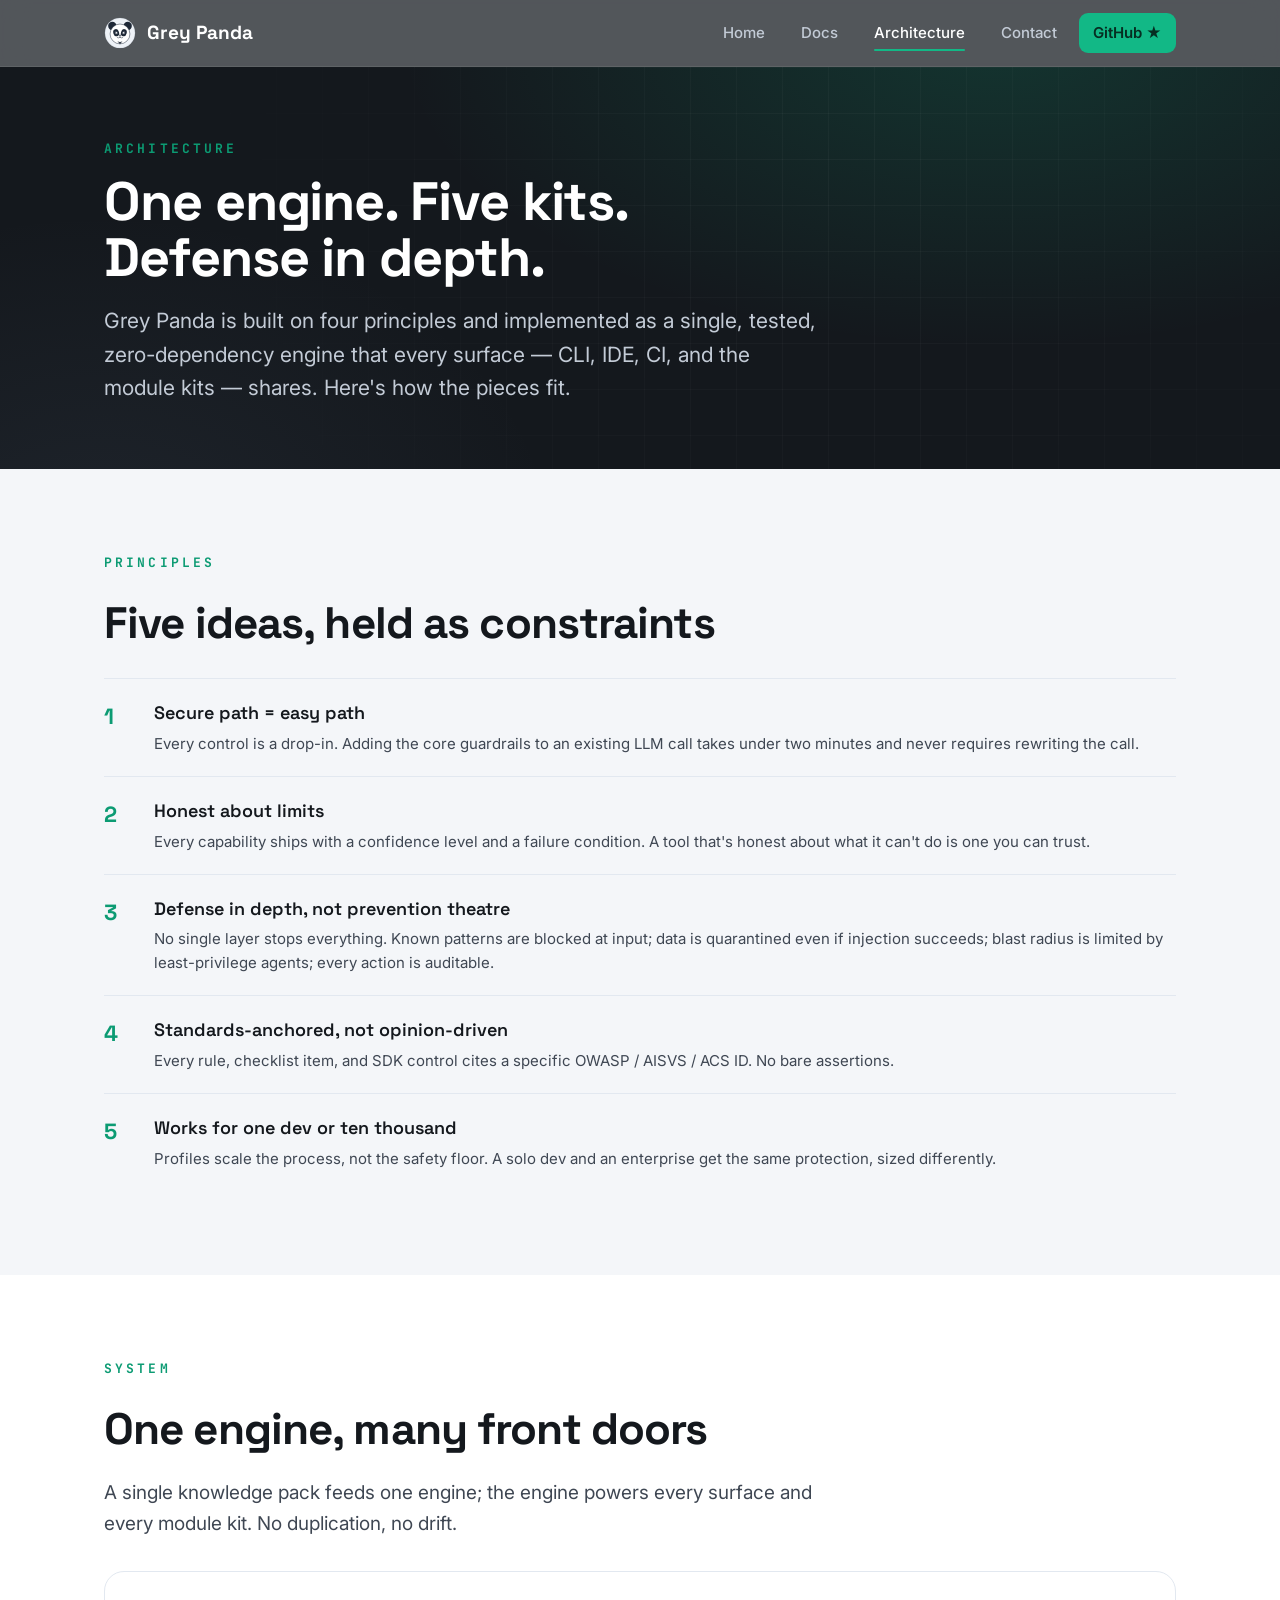
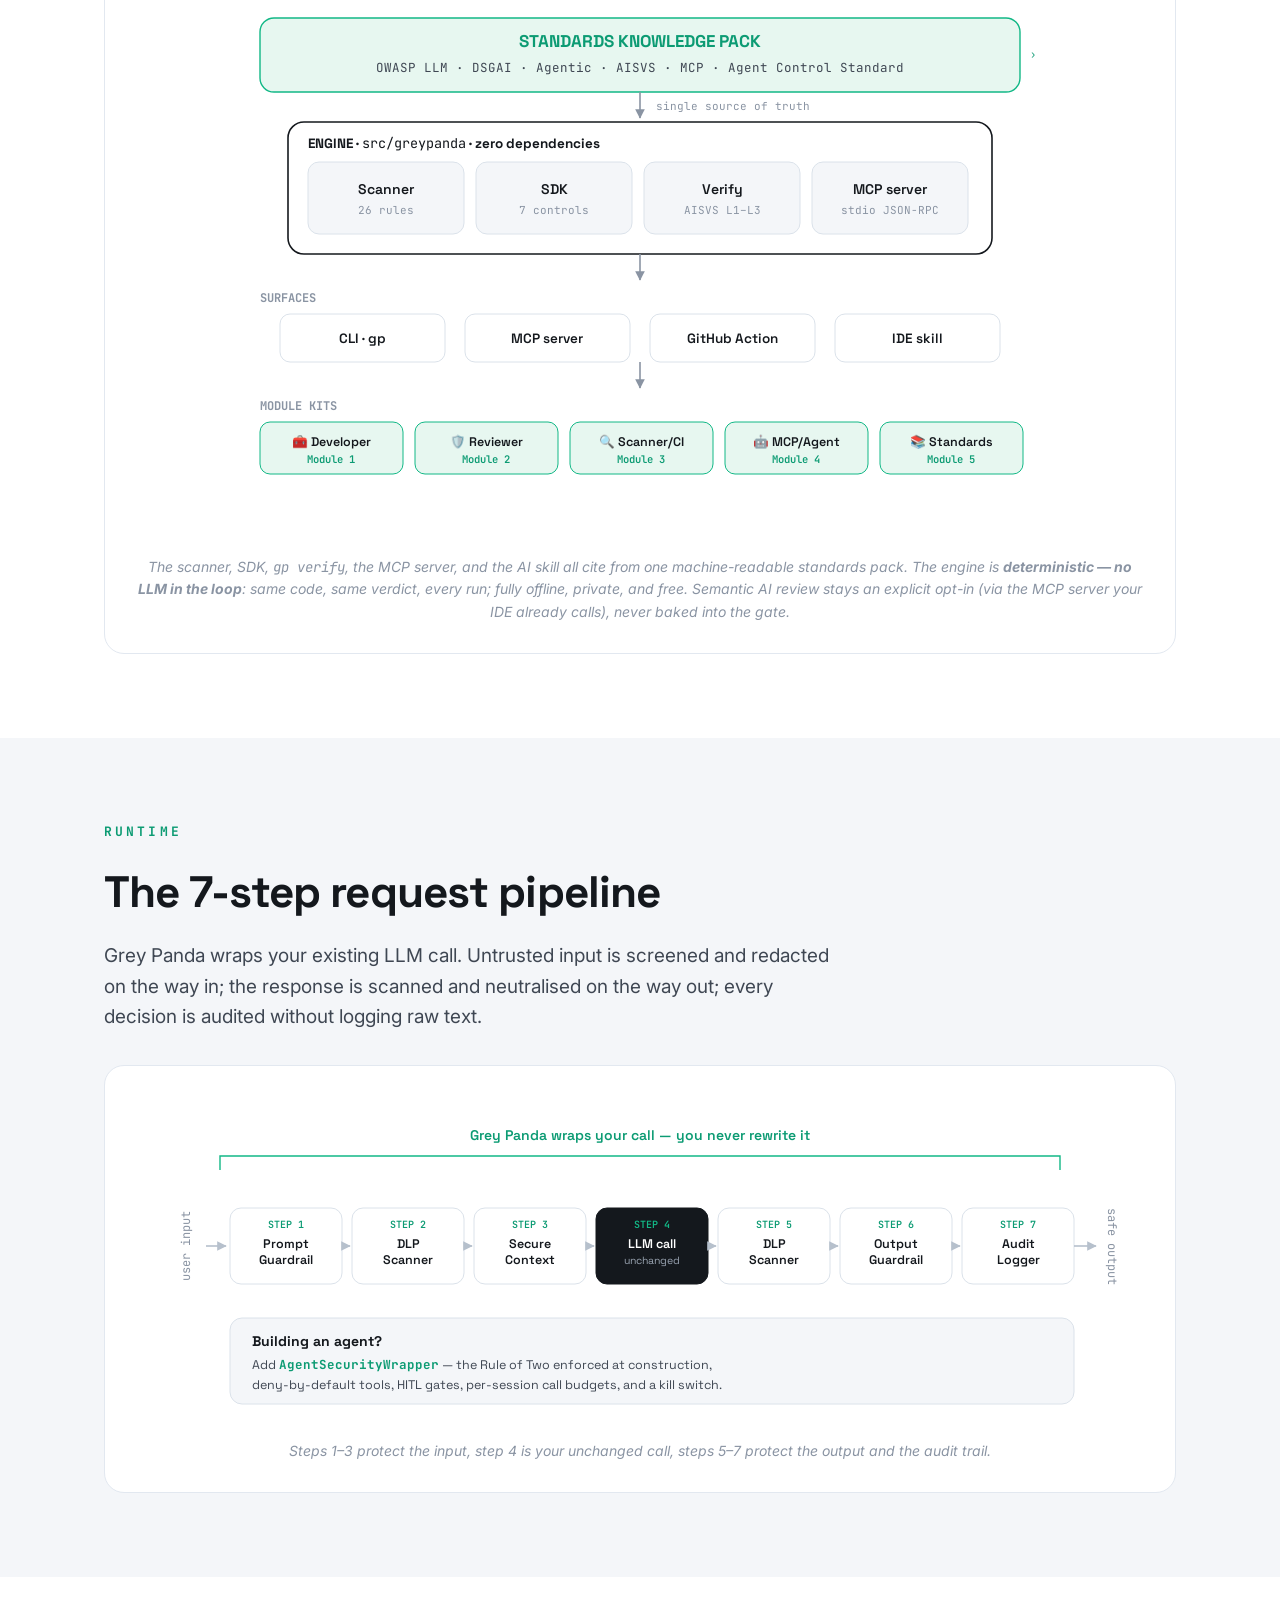
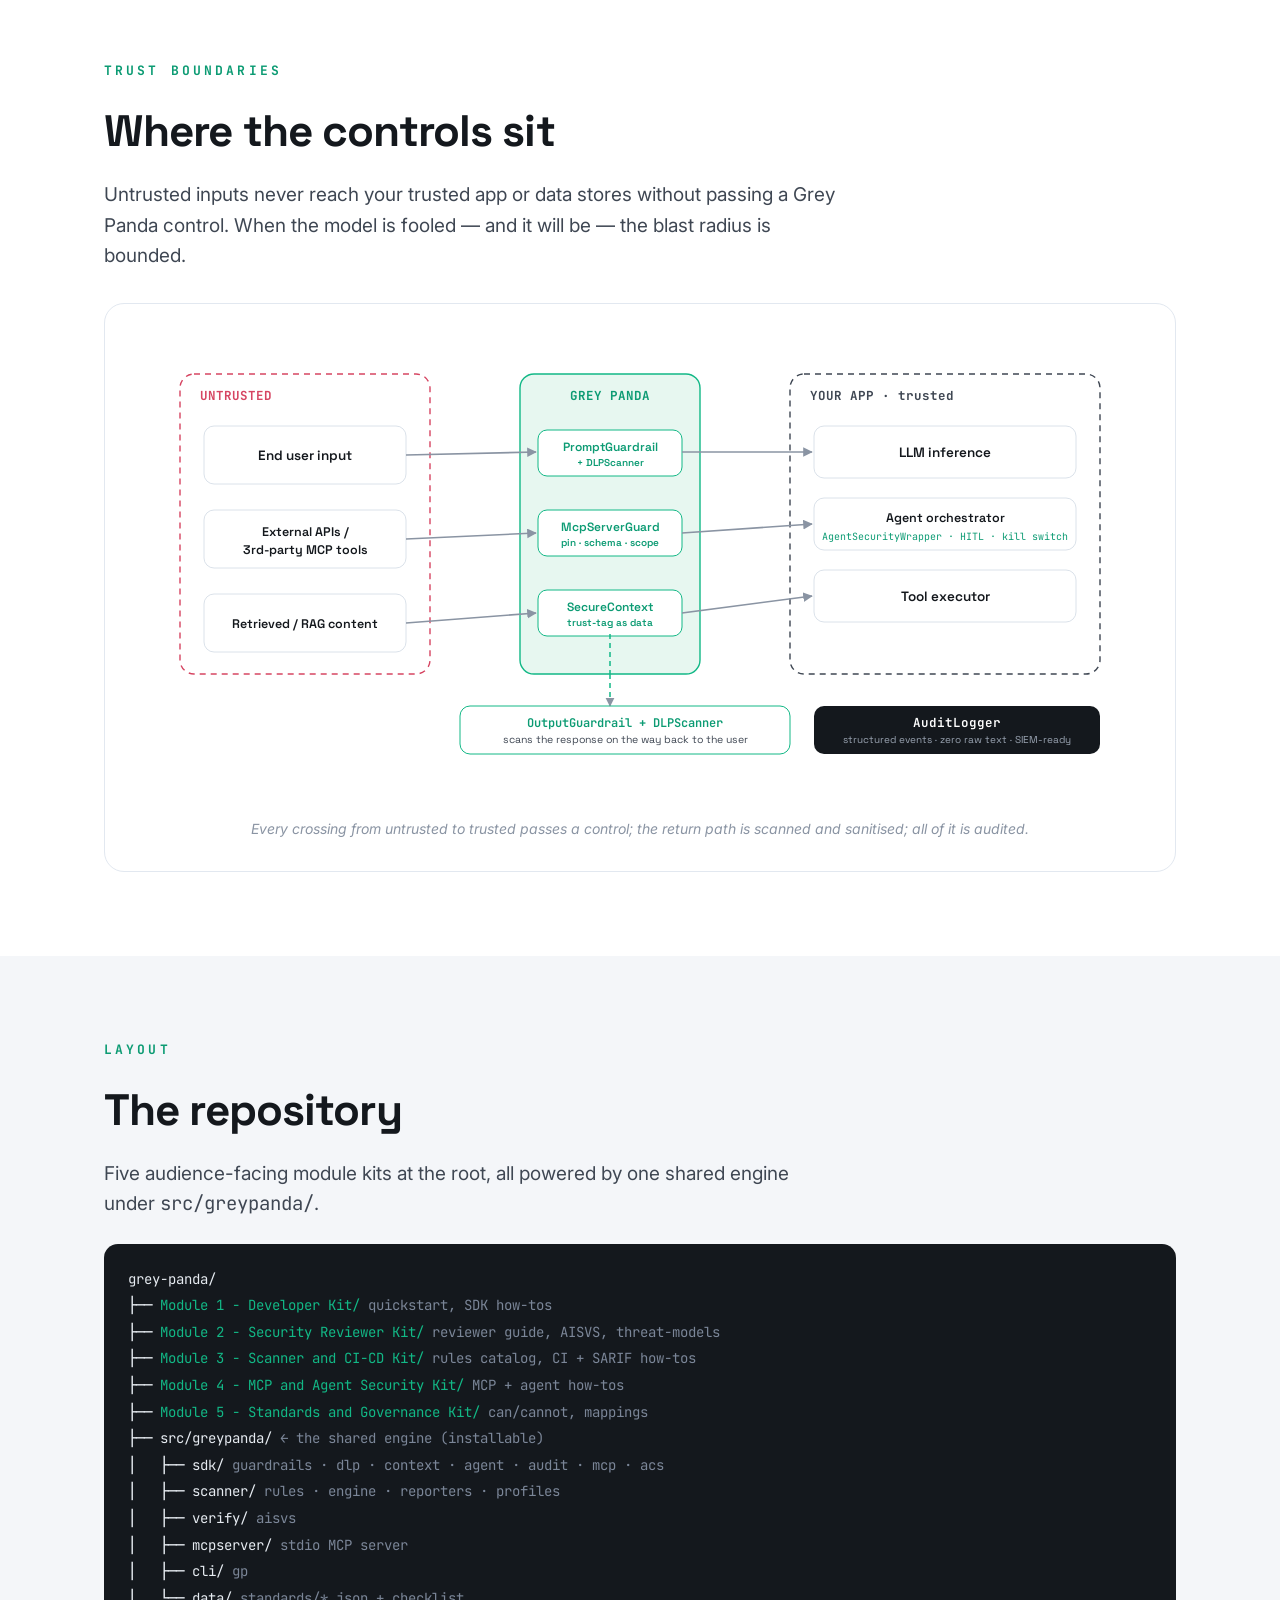
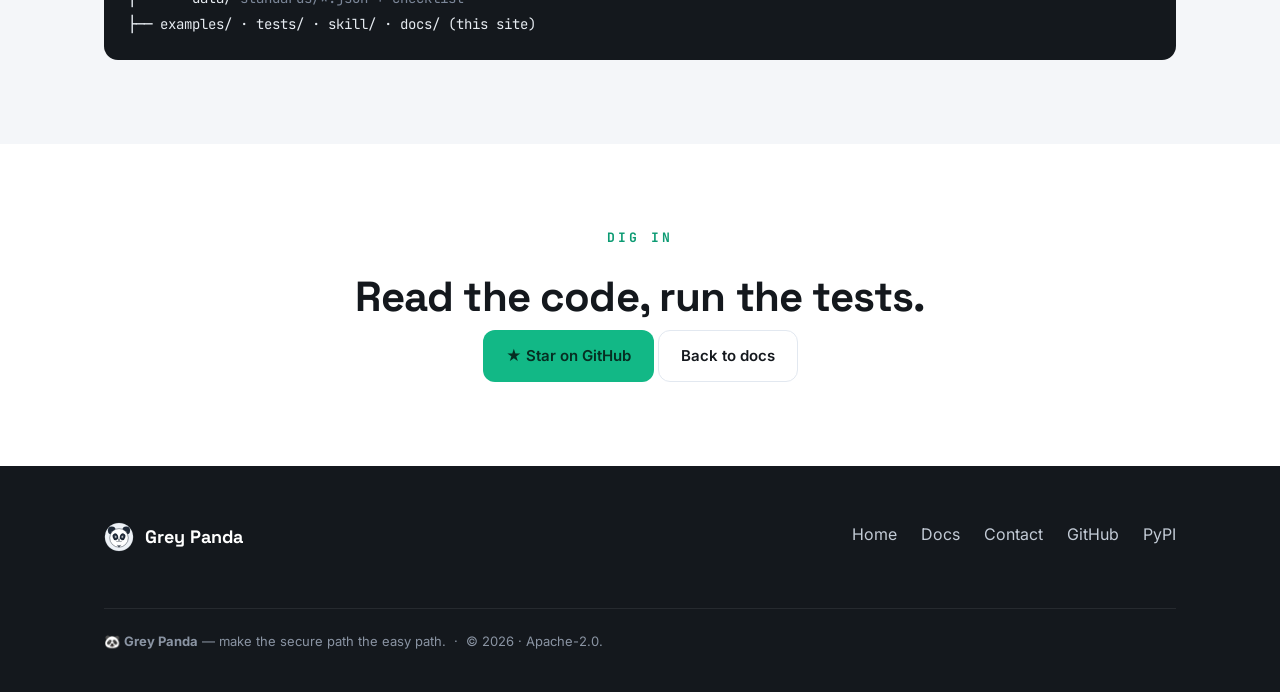
==== commit a9d27d2e: "Round-3 hardening: close ReDoS in PromptGuardrail, honest labeling, determinism framing (v1.0.5) Dri" ====
--- a/docs/architecture.html
+++ b/docs/architecture.html
@@ -102,7 +102,7 @@
           <rect x="710" y="420" width="143" height="52" rx="10" fill="#e7f7f0" stroke="#12b886"/><text x="781" y="444" text-anchor="middle" fill="#14181d">📚 Standards</text><text x="781" y="461" text-anchor="middle" font-size="10.5" class="m">Module 5</text>
         </g>
       </svg>
-      <div class="dcap">The scanner, SDK, <code>gp verify</code>, the MCP server, and the AI skill all cite from one machine-readable standards pack.</div>
+      <div class="dcap">The scanner, SDK, <code>gp verify</code>, the MCP server, and the AI skill all cite from one machine-readable standards pack. The engine is <b>deterministic — no LLM in the loop</b>: same code, same verdict, every run; fully offline, private, and free. Semantic AI review stays an explicit opt-in (via the MCP server your IDE already calls), never baked into the gate.</div>
     </div>
   </div>
 </section>
--- a/docs/assets/site.css
+++ b/docs/assets/site.css
@@ -133,7 +133,7 @@
 @media(max-width:860px){.aud{grid-template-columns:1fr;}}
 .col{background:var(--card);border:1px solid var(--line);border-radius:18px;padding:28px;}
 section.alt .col{background:var(--paper);}
-.col.feature{background:var(--ink);border-color:#242c36;color:#fff;}
+.col.feature,section.alt .col.feature{background:var(--ink);border-color:#242c36;color:#fff;}
 .col .p{font-family:'JetBrains Mono';font-size:12px;letter-spacing:.14em;text-transform:uppercase;color:var(--jade-d);font-weight:700;}
 .col h3{font-family:'Space Grotesk';font-size:24px;margin:8px 0 3px;}
 .col .who{font-size:14px;color:var(--slate);margin-bottom:16px;}
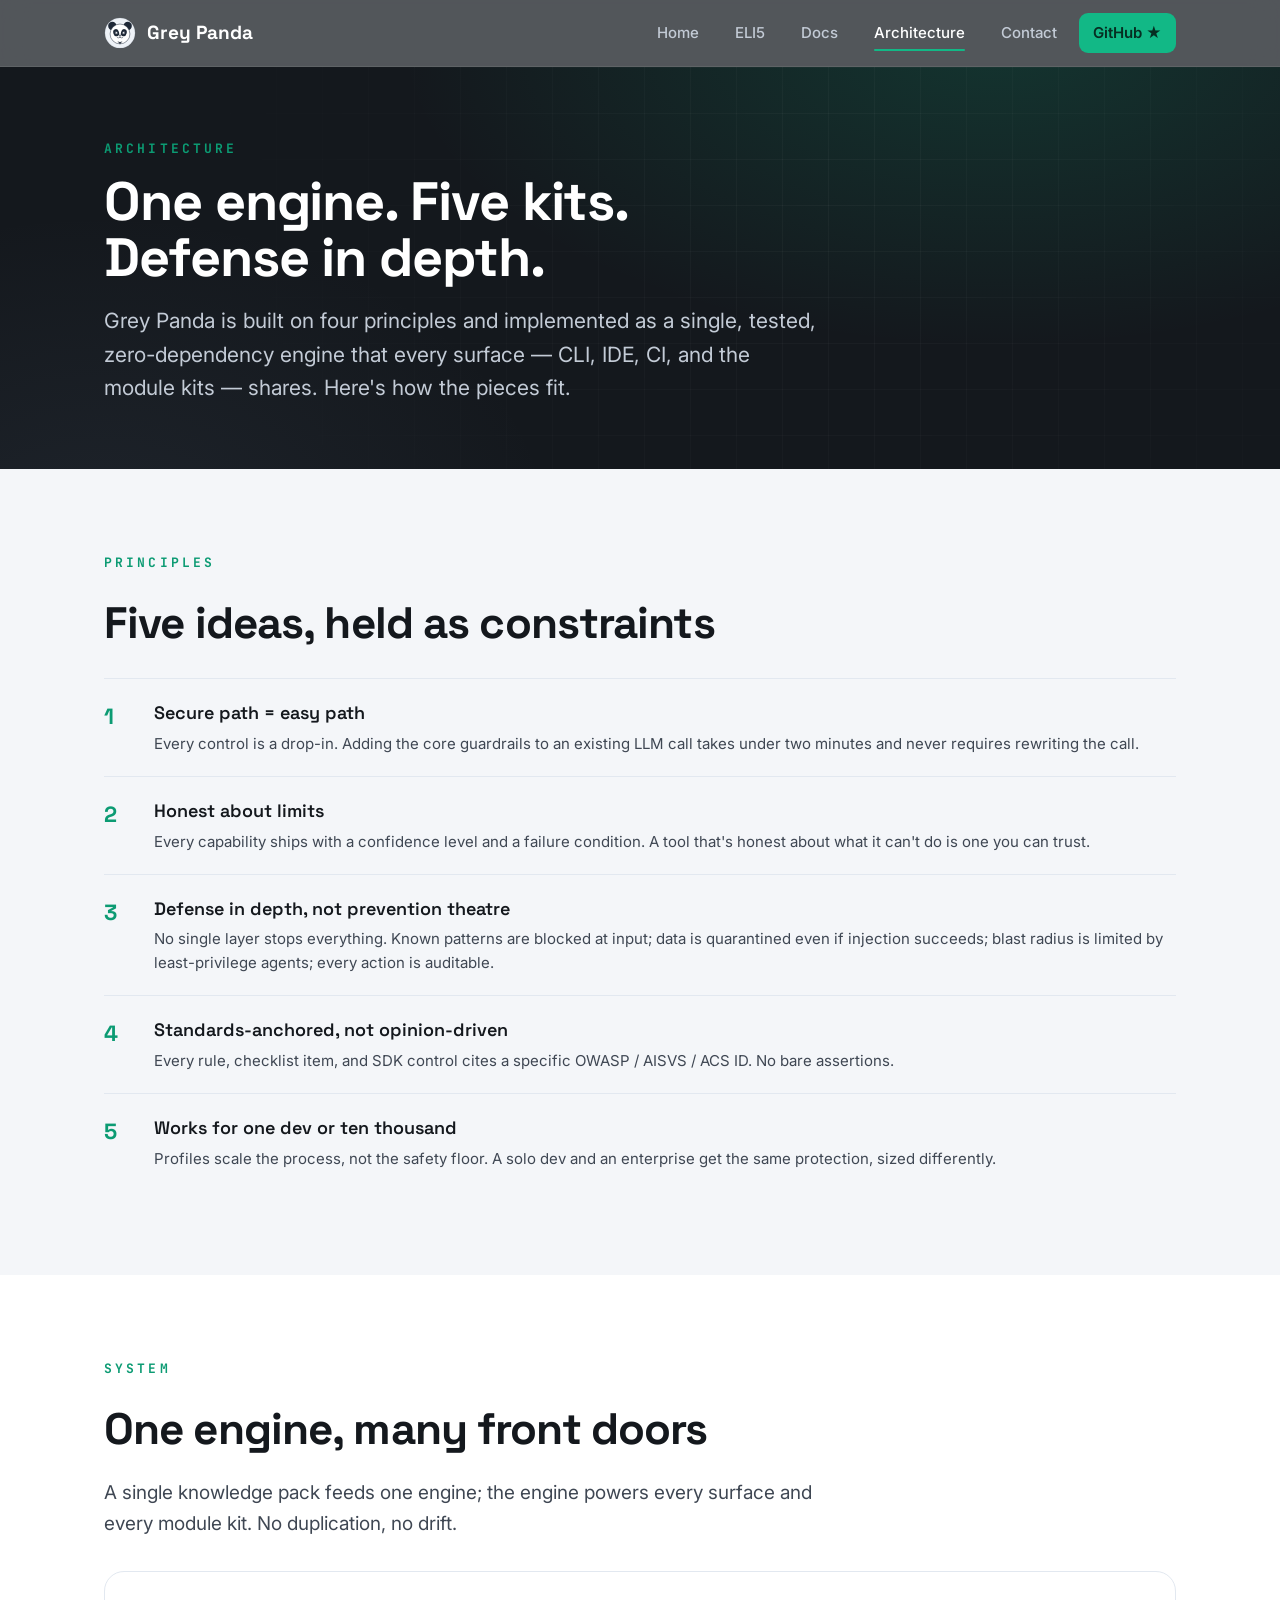
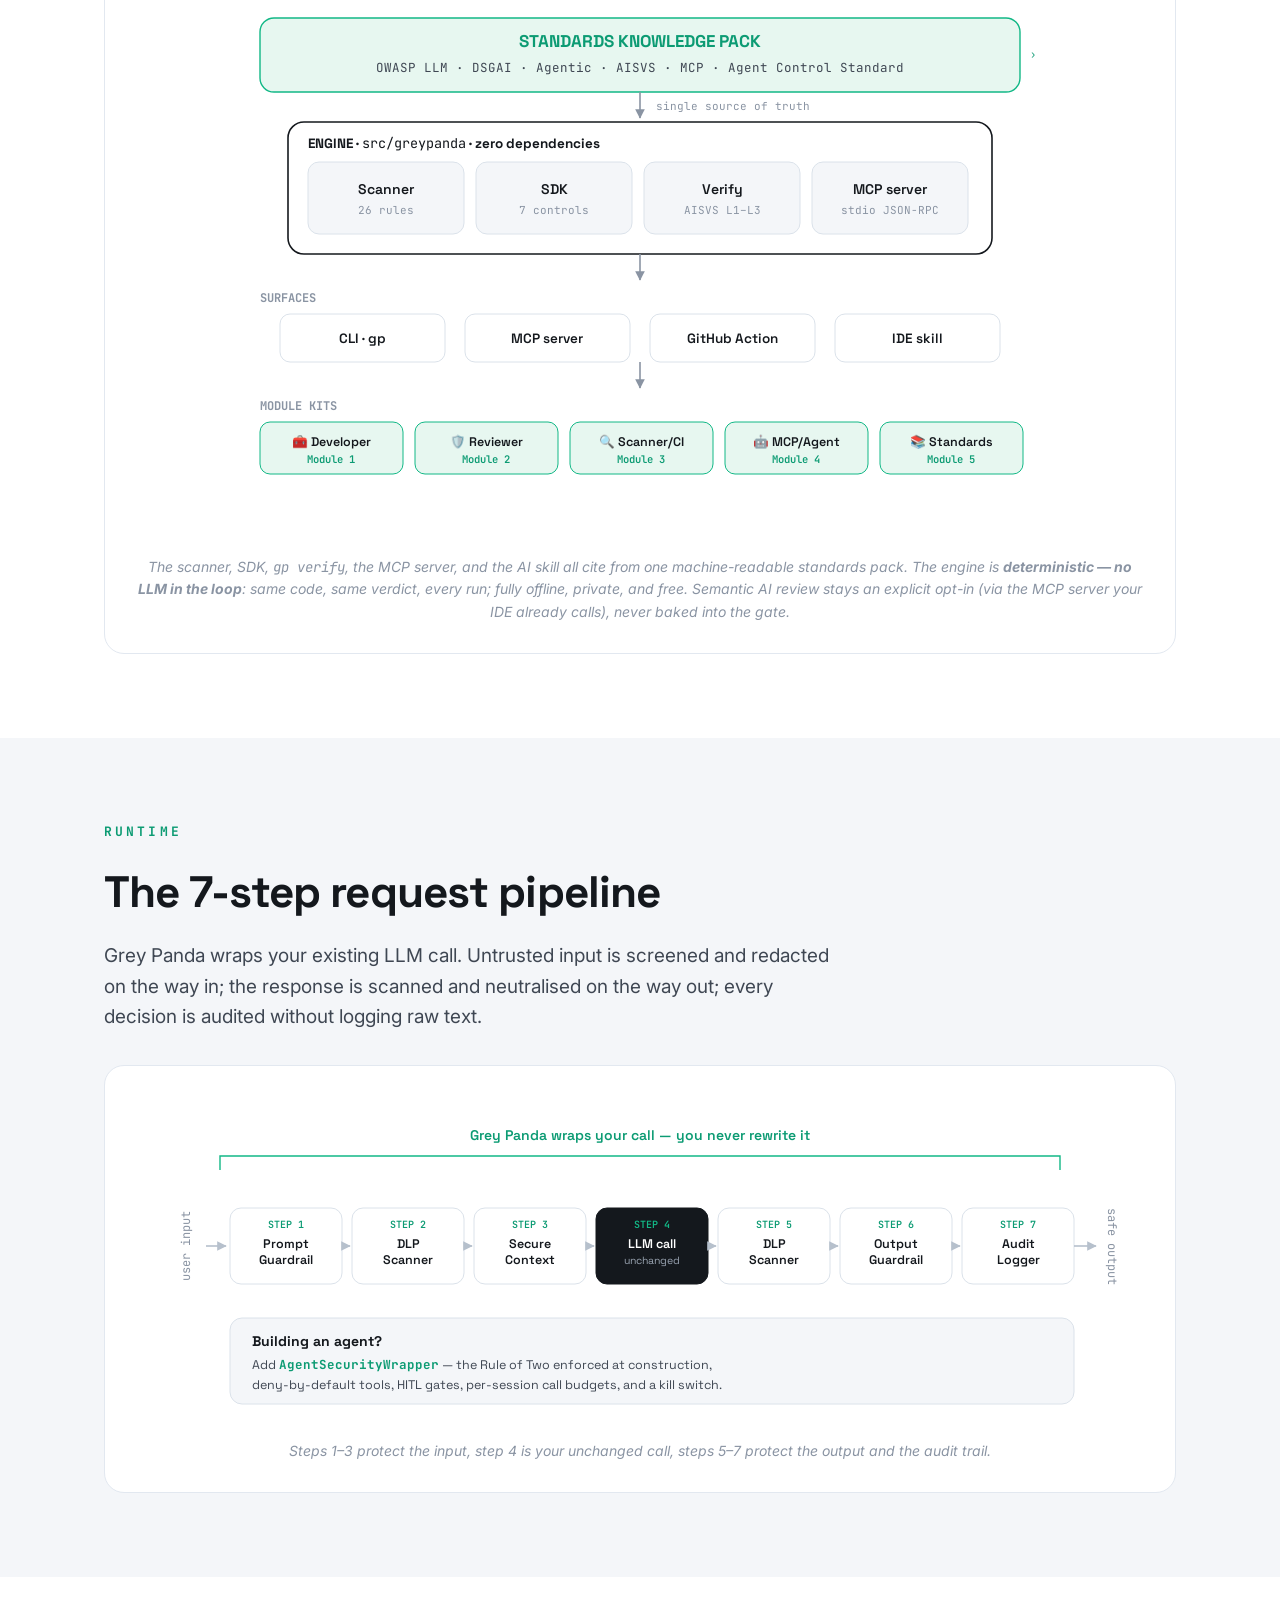
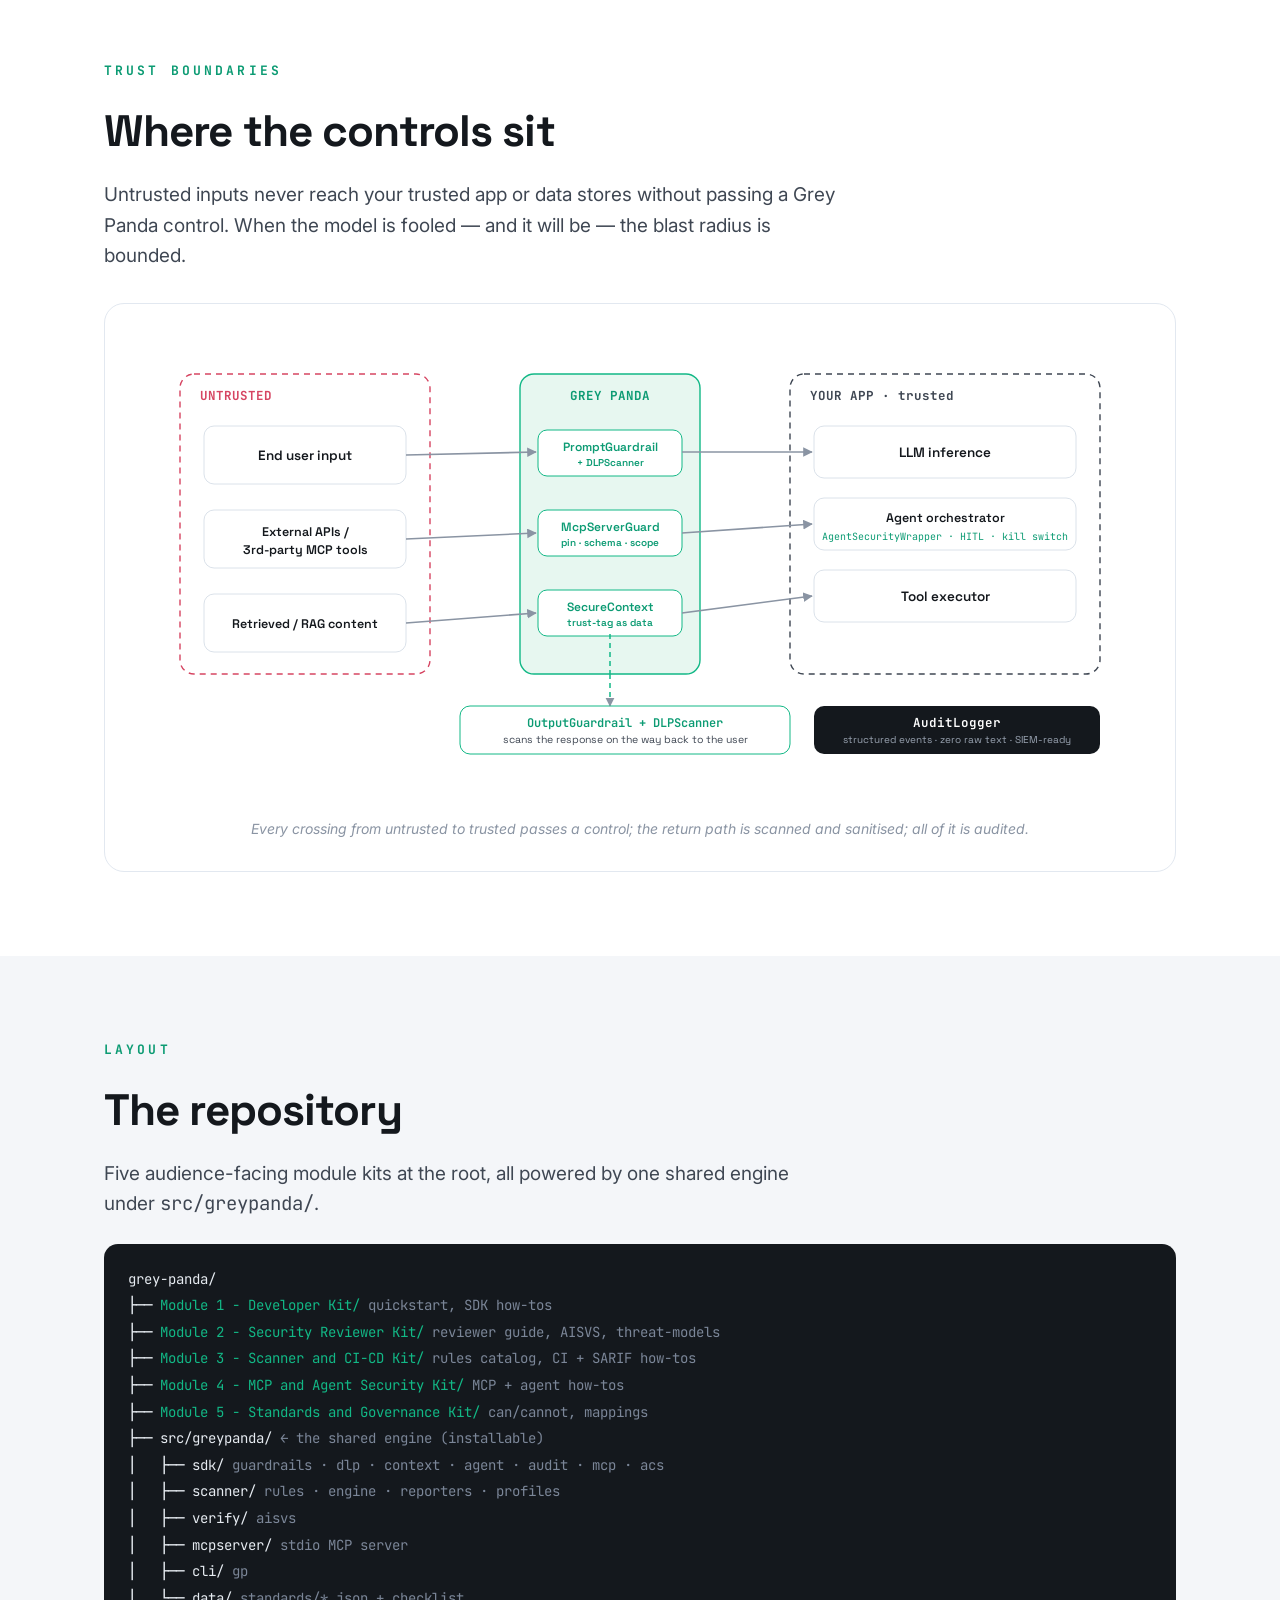
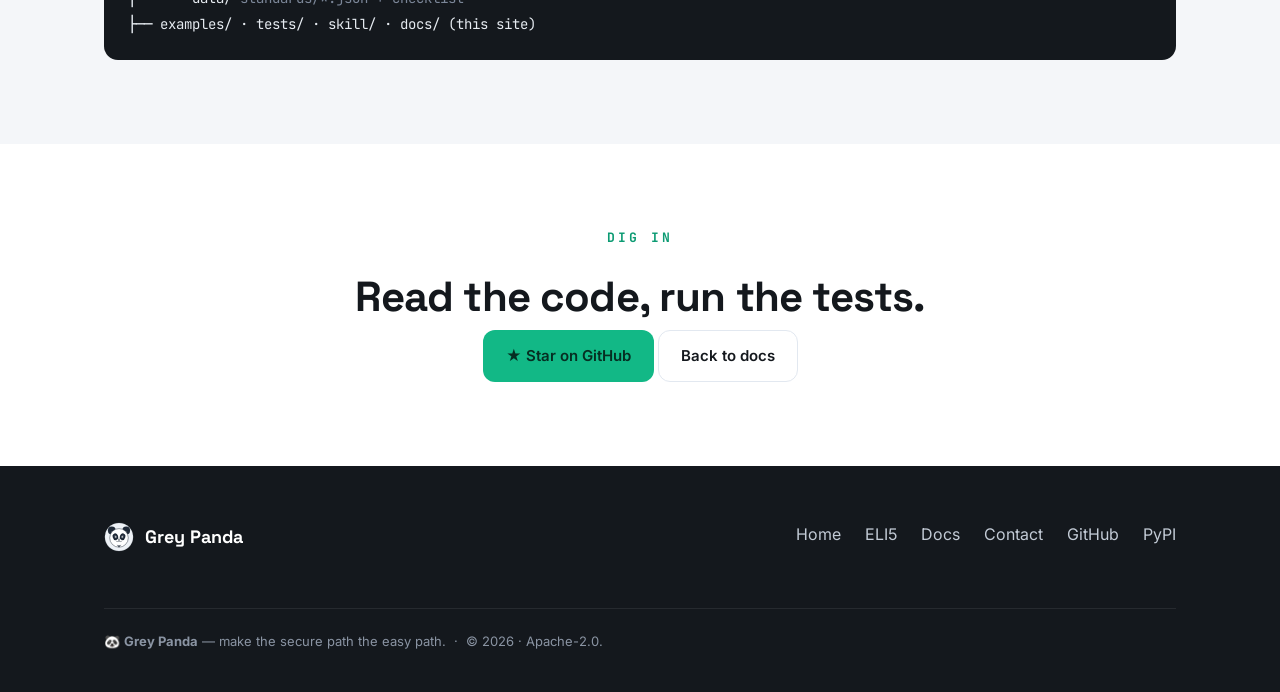
==== commit 6dae403d: "Add ELI5 explainer for non-technical readers & leaders (v1.0.7) - New ELI5.md: plain-English "what i" ====
--- a/docs/architecture.html
+++ b/docs/architecture.html
@@ -22,6 +22,7 @@
   <button class="burger" aria-label="Menu"><span></span><span></span><span></span></button>
   <div class="tabs">
     <a href="index.html">Home</a>
+    <a href="eli5.html">ELI5</a>
     <a href="docs.html">Docs</a>
     <a href="architecture.html" class="active">Architecture</a>
     <a href="contact.html">Contact</a>
@@ -258,6 +259,7 @@
     <a class="brand" href="index.html"><img src="assets/logo.svg" alt=""> Grey Panda</a>
     <div class="fl">
       <a href="index.html">Home</a>
+      <a href="eli5.html">ELI5</a>
       <a href="docs.html">Docs</a>
       <a href="contact.html">Contact</a>
       <a href="https://github.com/dibakshya01/grey-panda">GitHub</a>
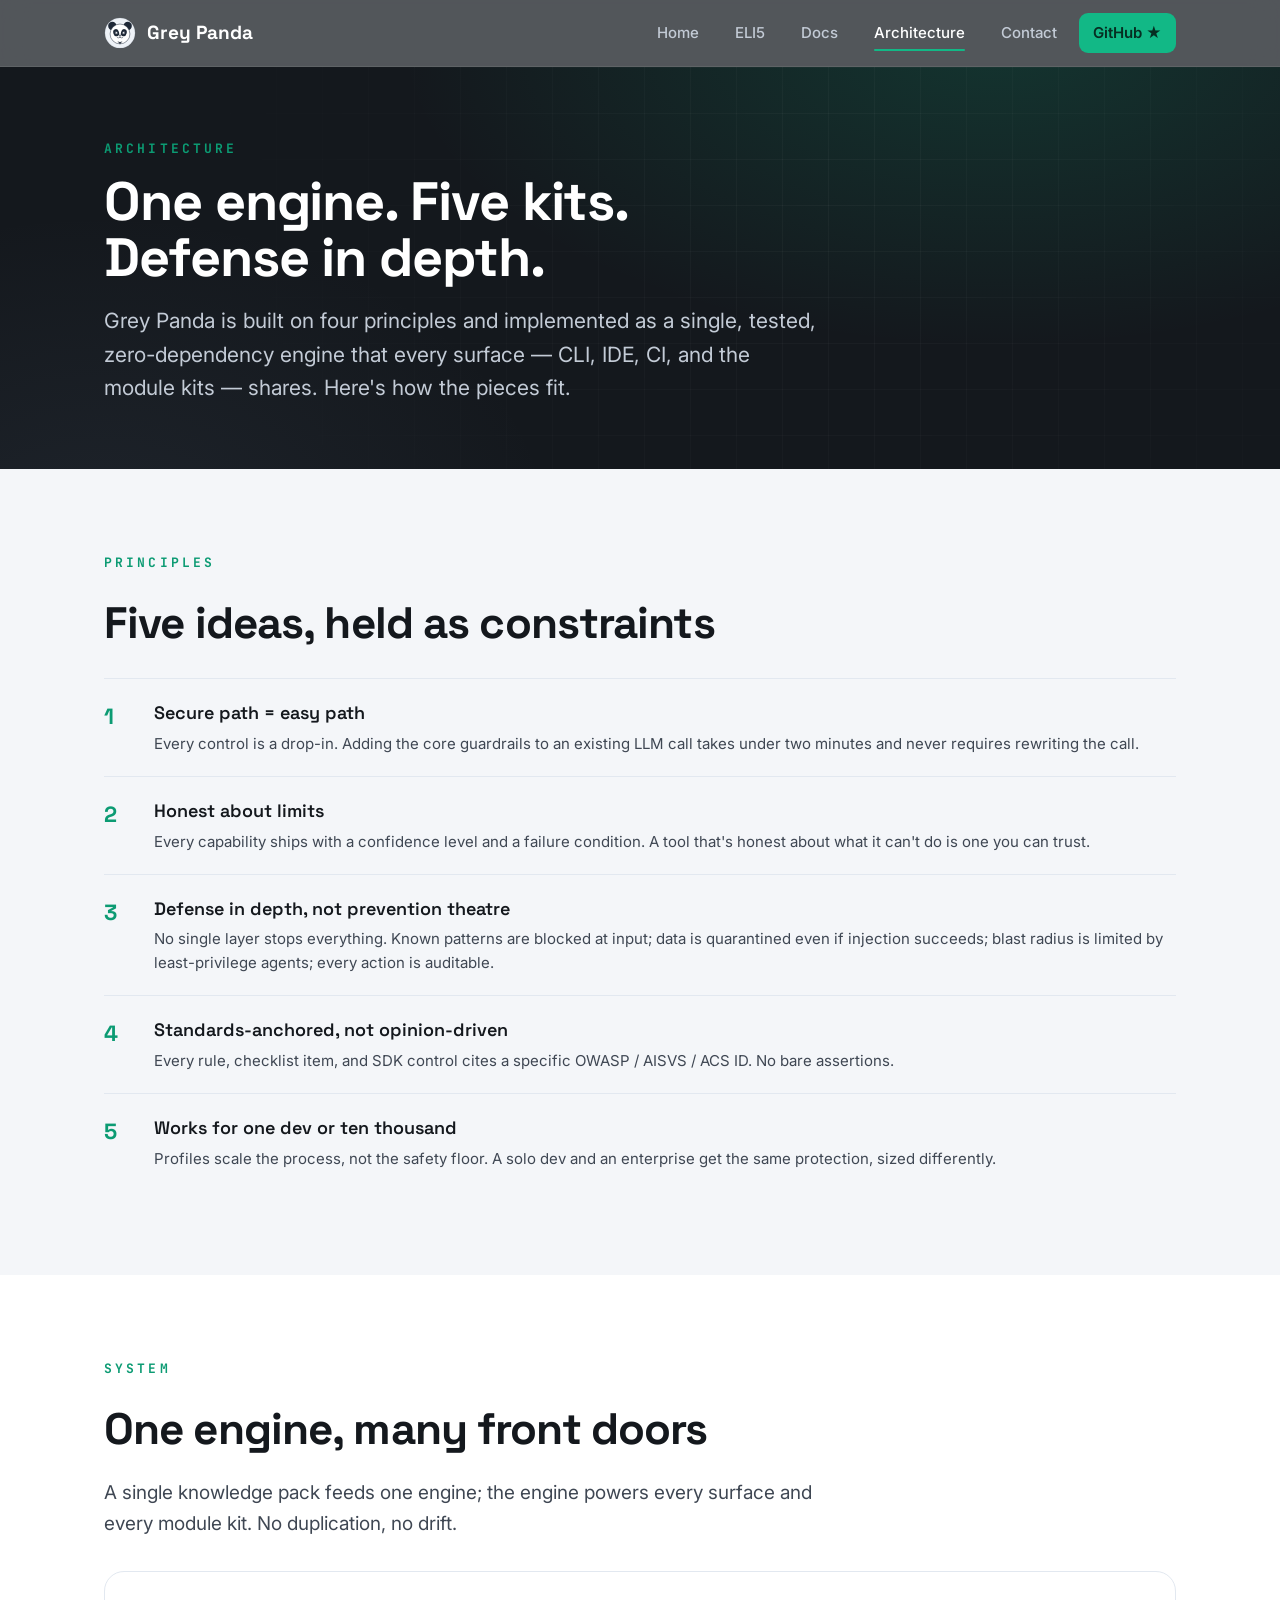
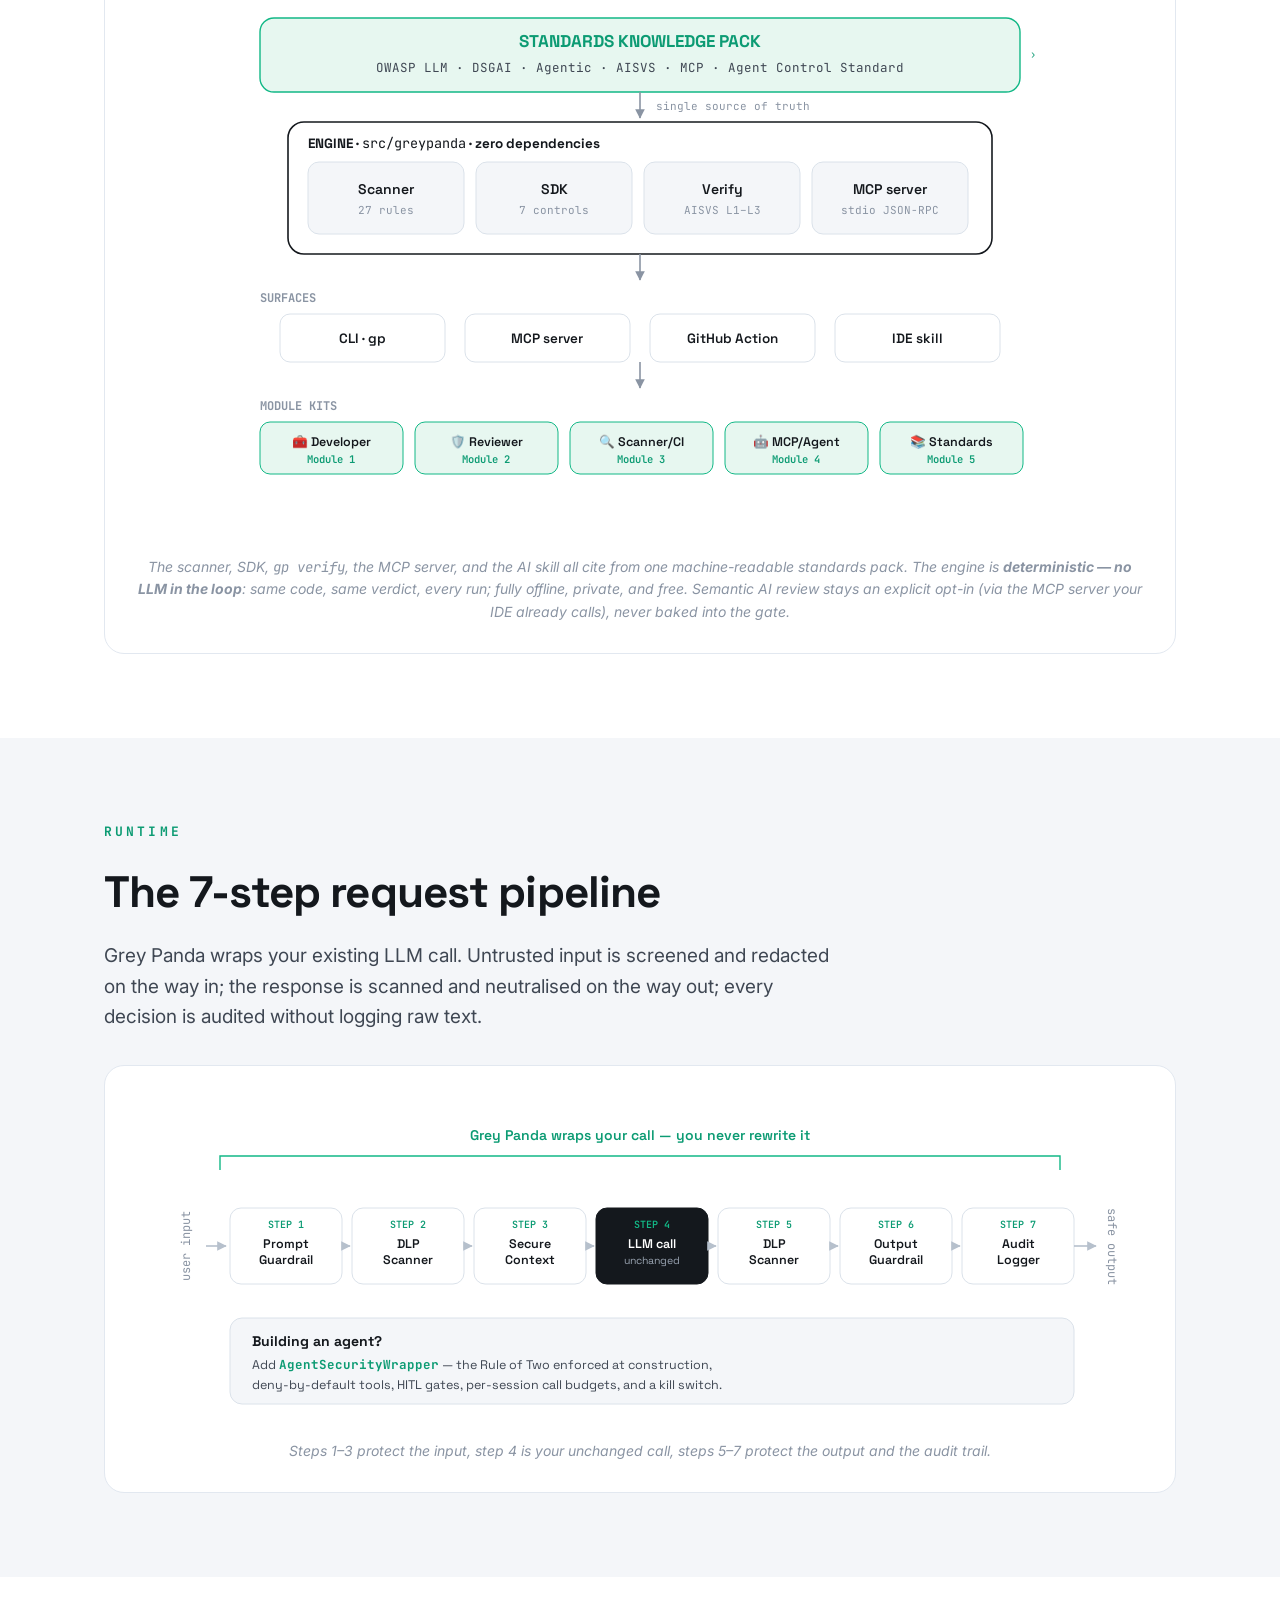
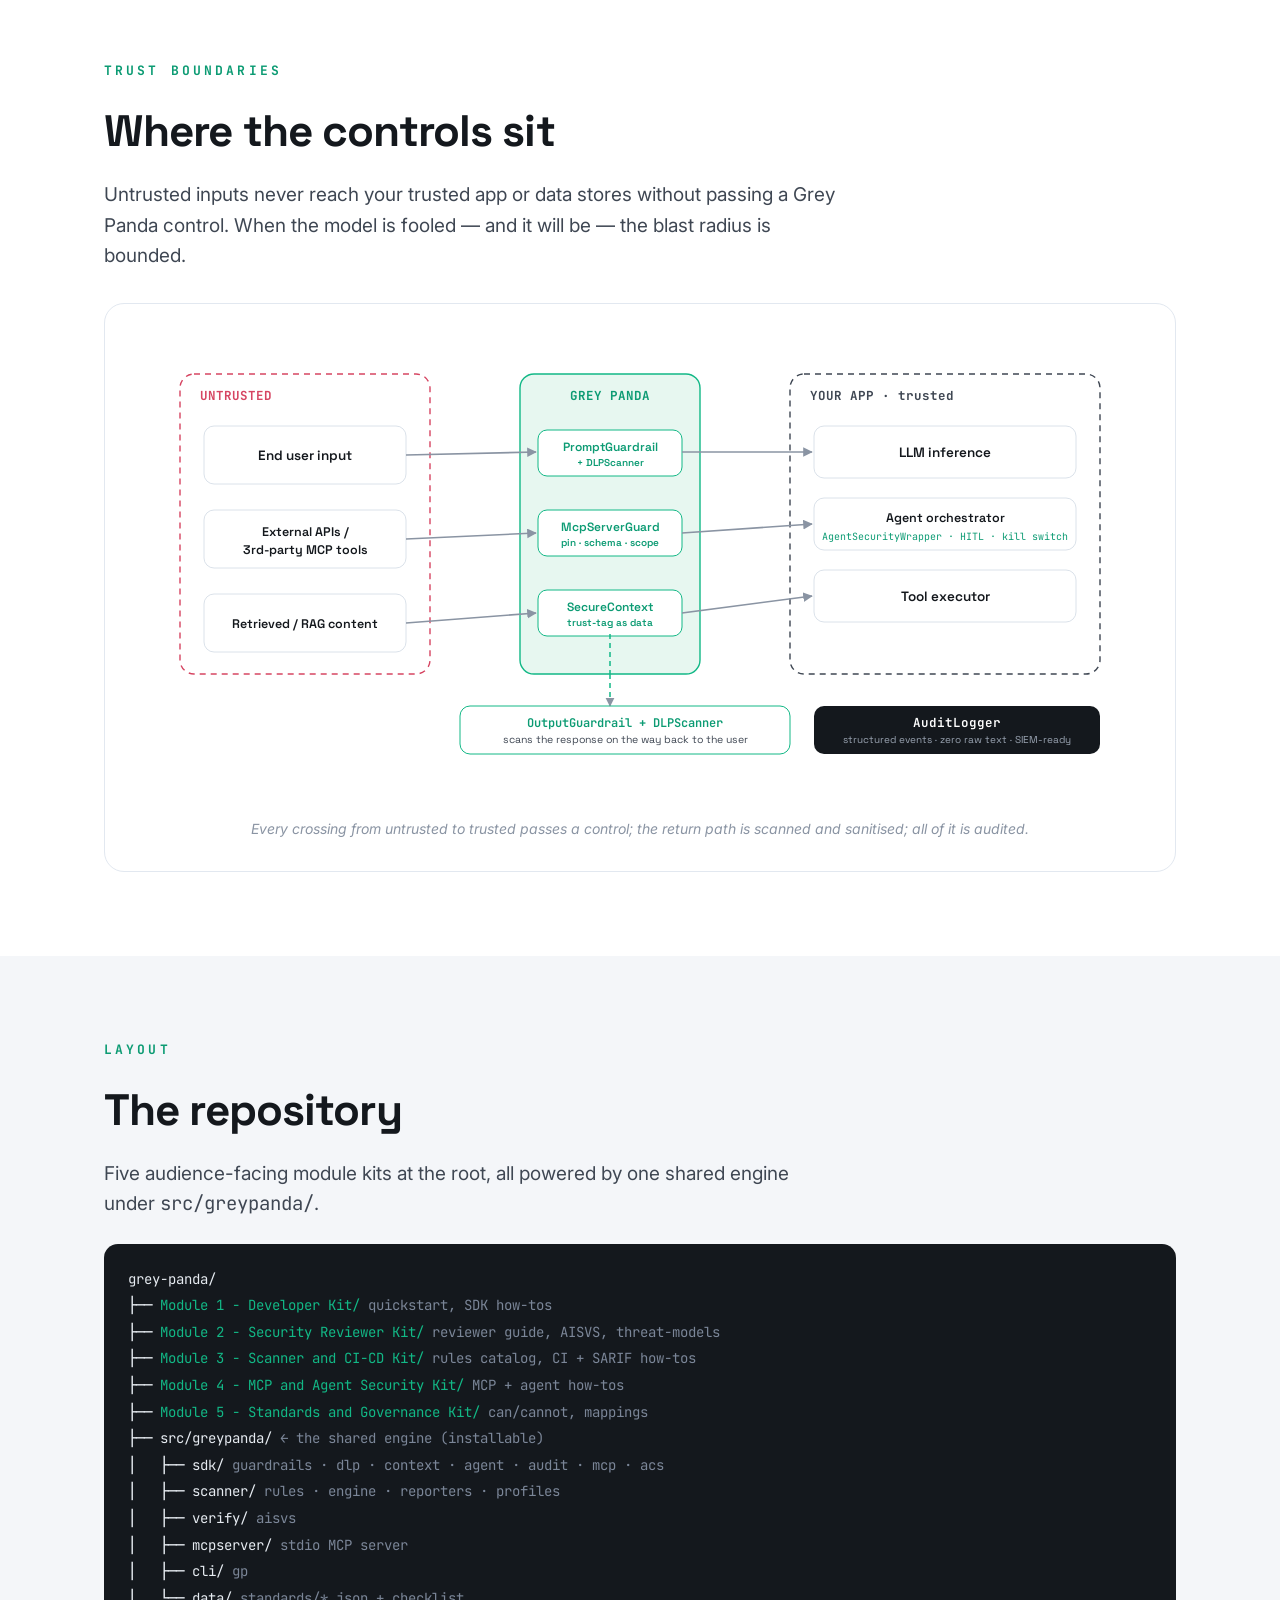
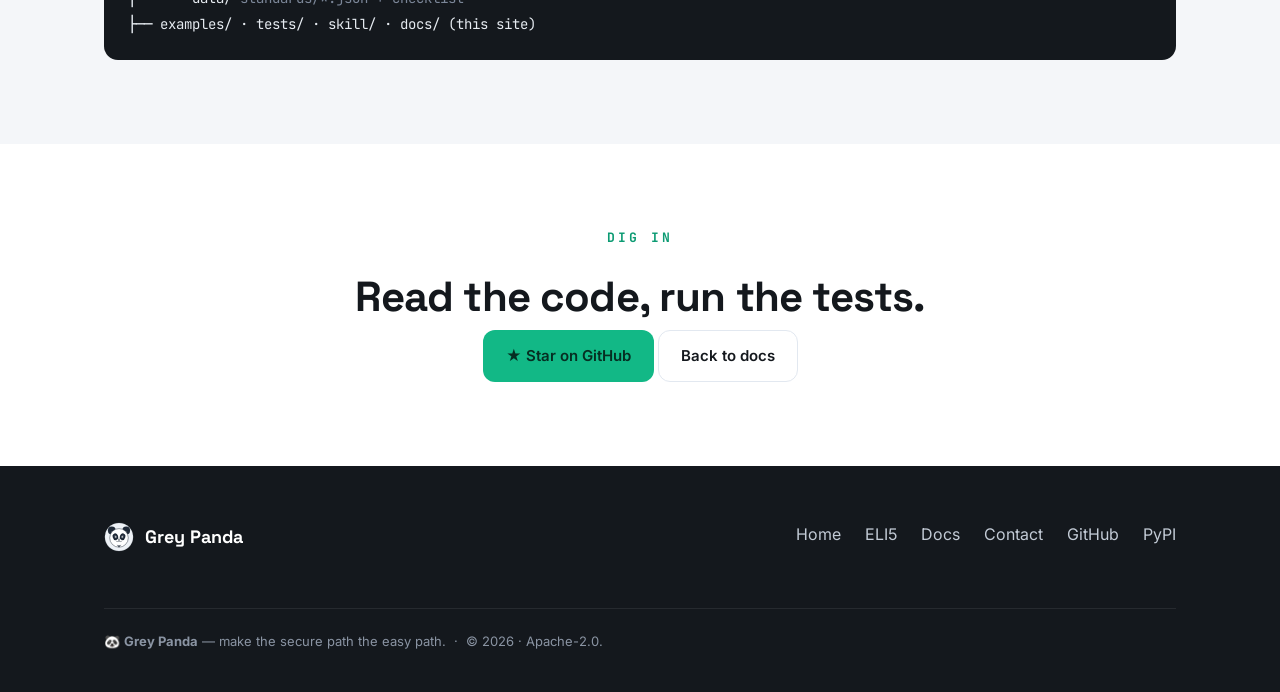
==== commit 2028bf78: "docs: update scanner rule count 26 -> 27 (GP-AI-023 merged) Co-Authored-By: Claude Opus 4.8 <noreply" ====
--- a/docs/architecture.html
+++ b/docs/architecture.html
@@ -78,7 +78,7 @@
         <rect x="118" y="120" width="704" height="132" rx="16" fill="#ffffff" stroke="#14181d" stroke-width="1.6"/>
         <text x="138" y="146" font-size="13.5" font-weight="700" fill="#14181d">ENGINE · <tspan class="m" font-weight="400">src/greypanda</tspan> · zero dependencies</text>
         <g font-size="14" font-weight="600" fill="#14181d">
-          <rect x="138" y="160" width="156" height="72" rx="11" fill="#f4f6f9" stroke="#dbe2ea"/><text x="216" y="192" text-anchor="middle">Scanner</text><text x="216" y="212" text-anchor="middle" font-size="11" font-weight="400" fill="#8a94a3" class="m">26 rules</text>
+          <rect x="138" y="160" width="156" height="72" rx="11" fill="#f4f6f9" stroke="#dbe2ea"/><text x="216" y="192" text-anchor="middle">Scanner</text><text x="216" y="212" text-anchor="middle" font-size="11" font-weight="400" fill="#8a94a3" class="m">27 rules</text>
           <rect x="306" y="160" width="156" height="72" rx="11" fill="#f4f6f9" stroke="#dbe2ea"/><text x="384" y="192" text-anchor="middle">SDK</text><text x="384" y="212" text-anchor="middle" font-size="11" font-weight="400" fill="#8a94a3" class="m">7 controls</text>
           <rect x="474" y="160" width="156" height="72" rx="11" fill="#f4f6f9" stroke="#dbe2ea"/><text x="552" y="192" text-anchor="middle">Verify</text><text x="552" y="212" text-anchor="middle" font-size="11" font-weight="400" fill="#8a94a3" class="m">AISVS L1–L3</text>
           <rect x="642" y="160" width="156" height="72" rx="11" fill="#f4f6f9" stroke="#dbe2ea"/><text x="720" y="192" text-anchor="middle">MCP server</text><text x="720" y="212" text-anchor="middle" font-size="11" font-weight="400" fill="#8a94a3" class="m">stdio JSON-RPC</text>
